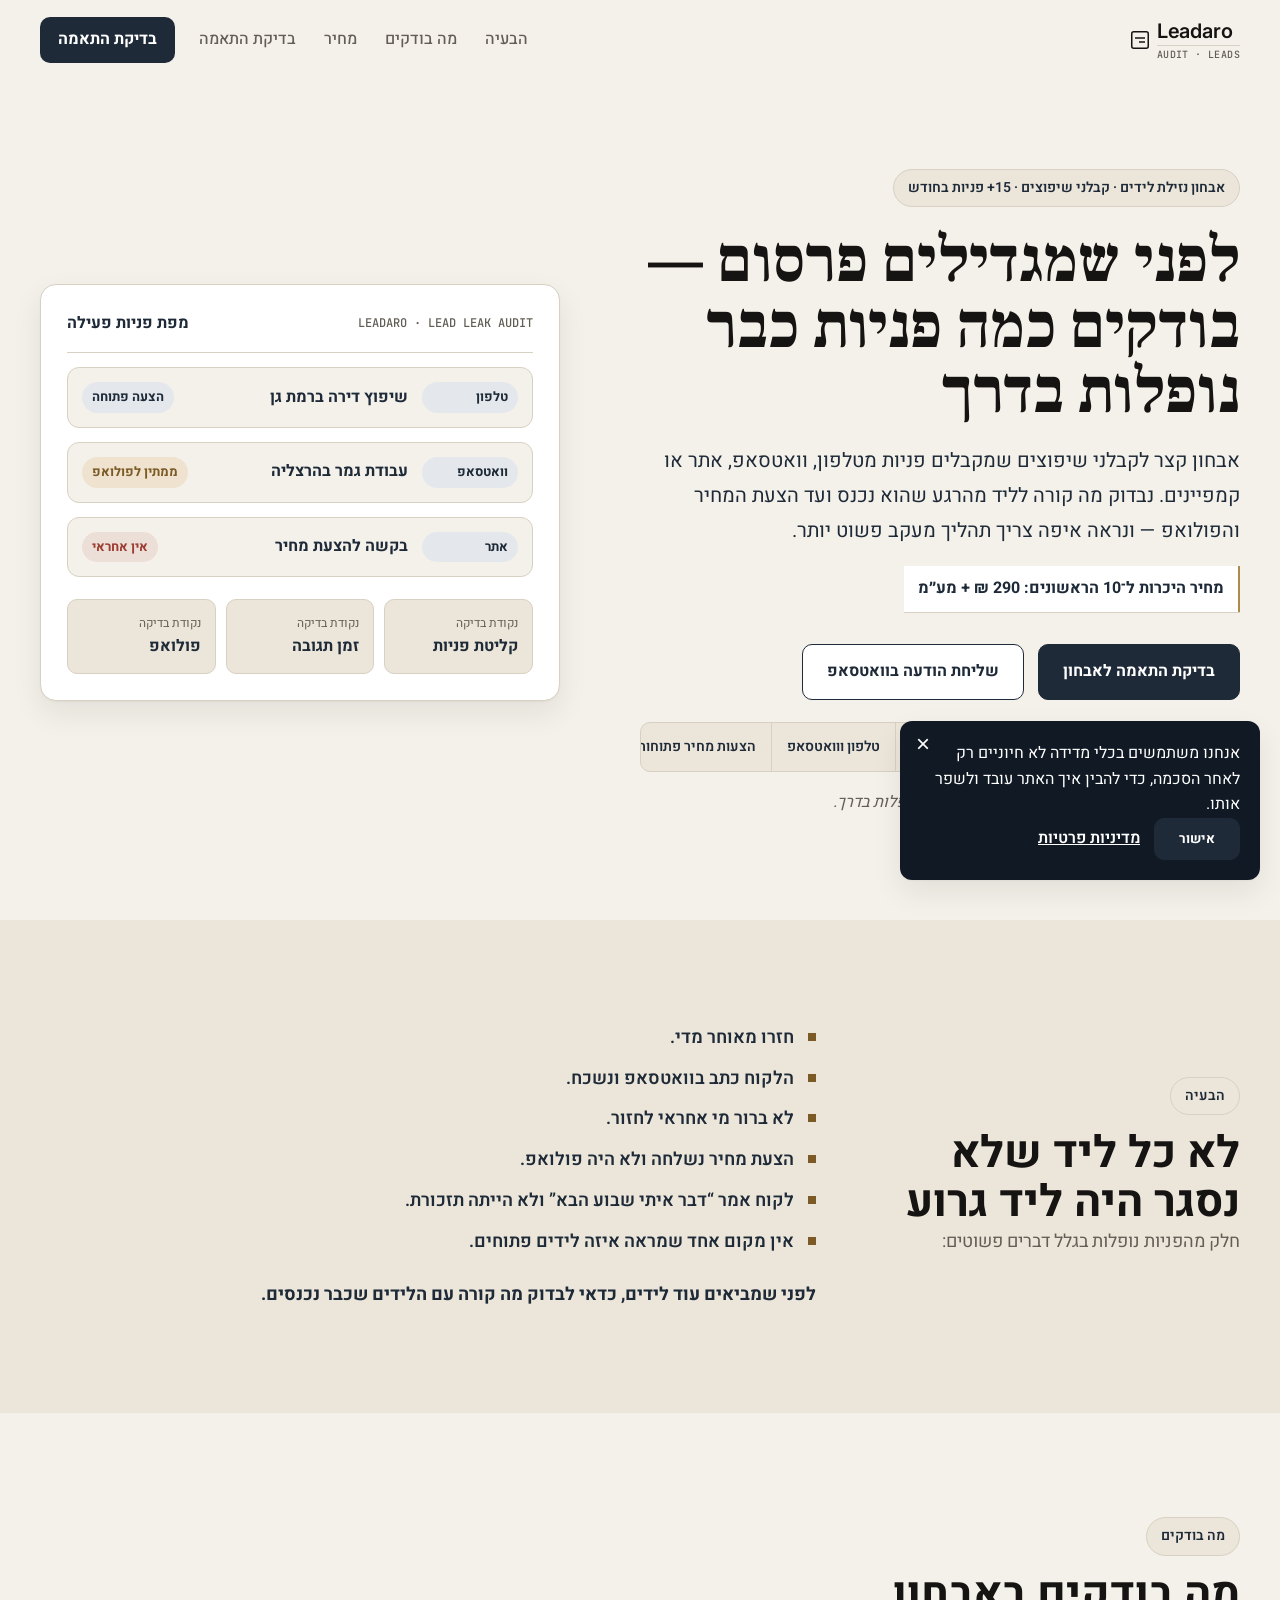
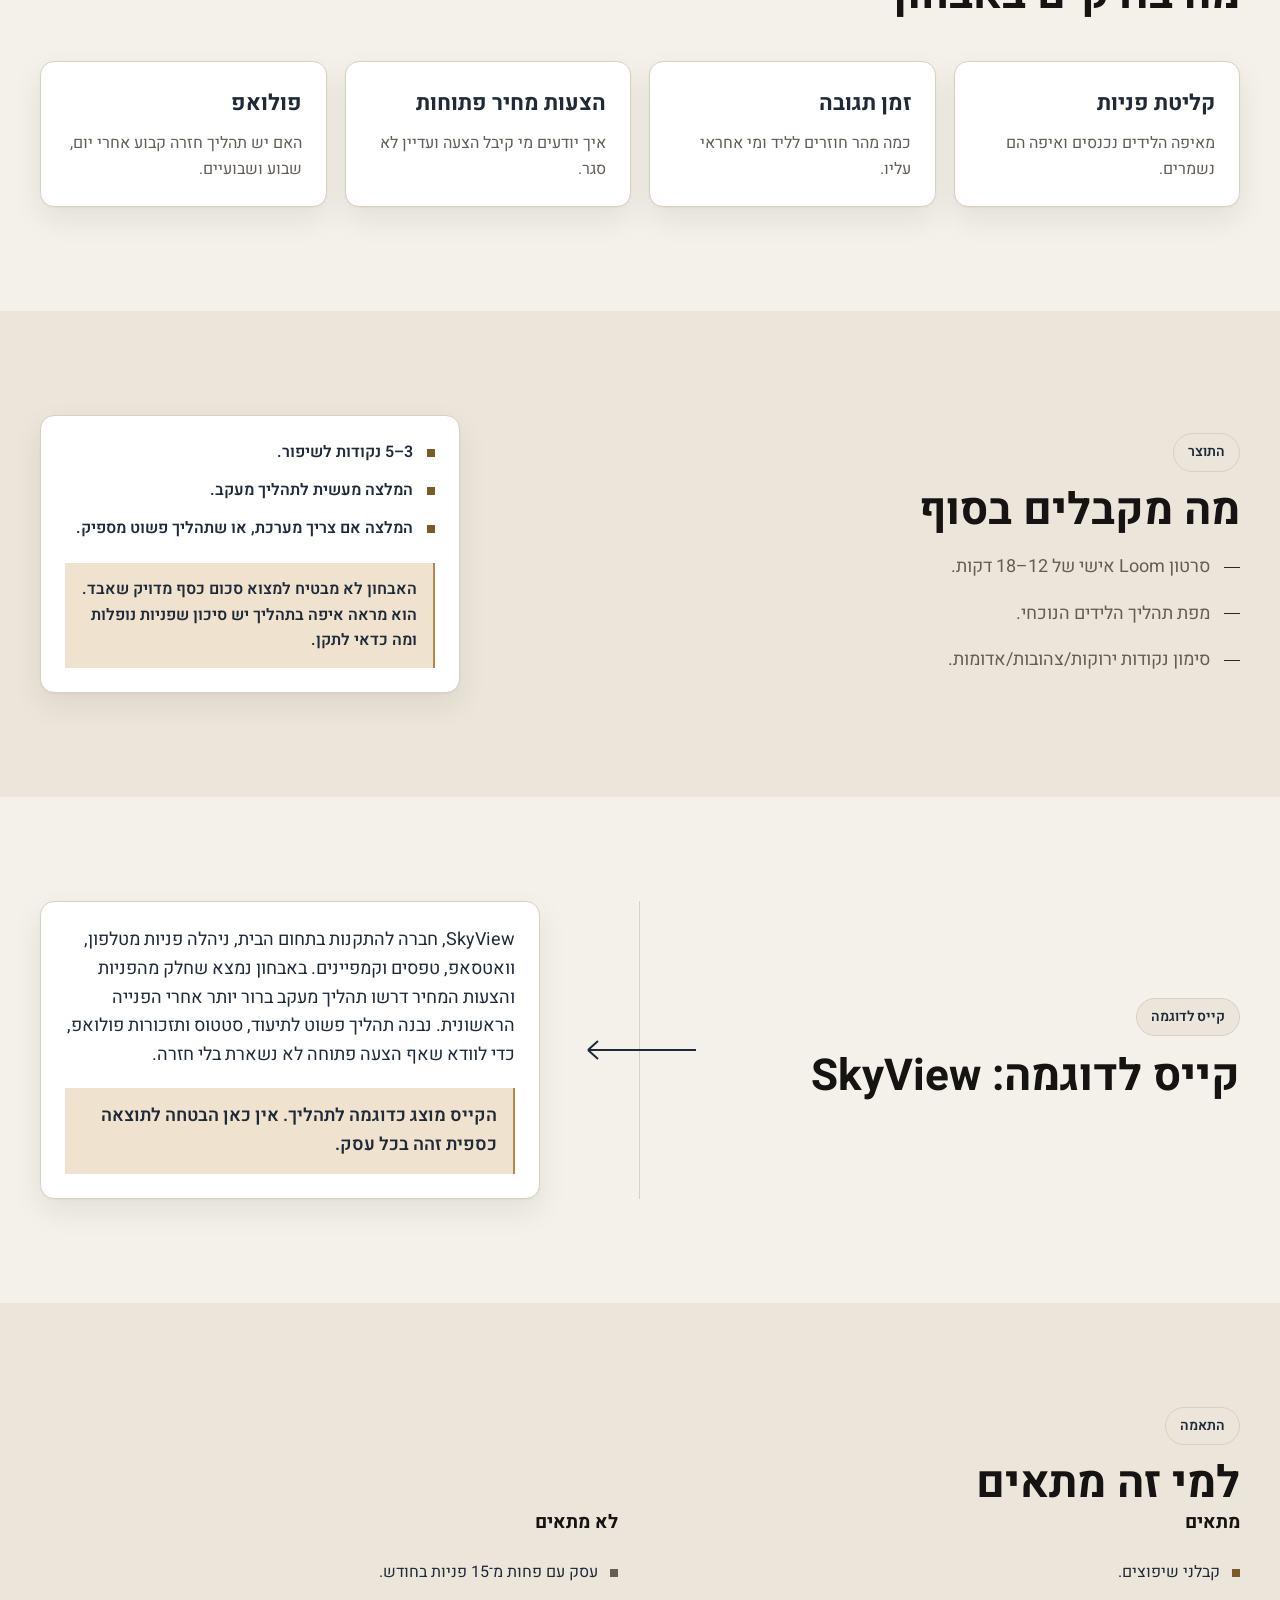
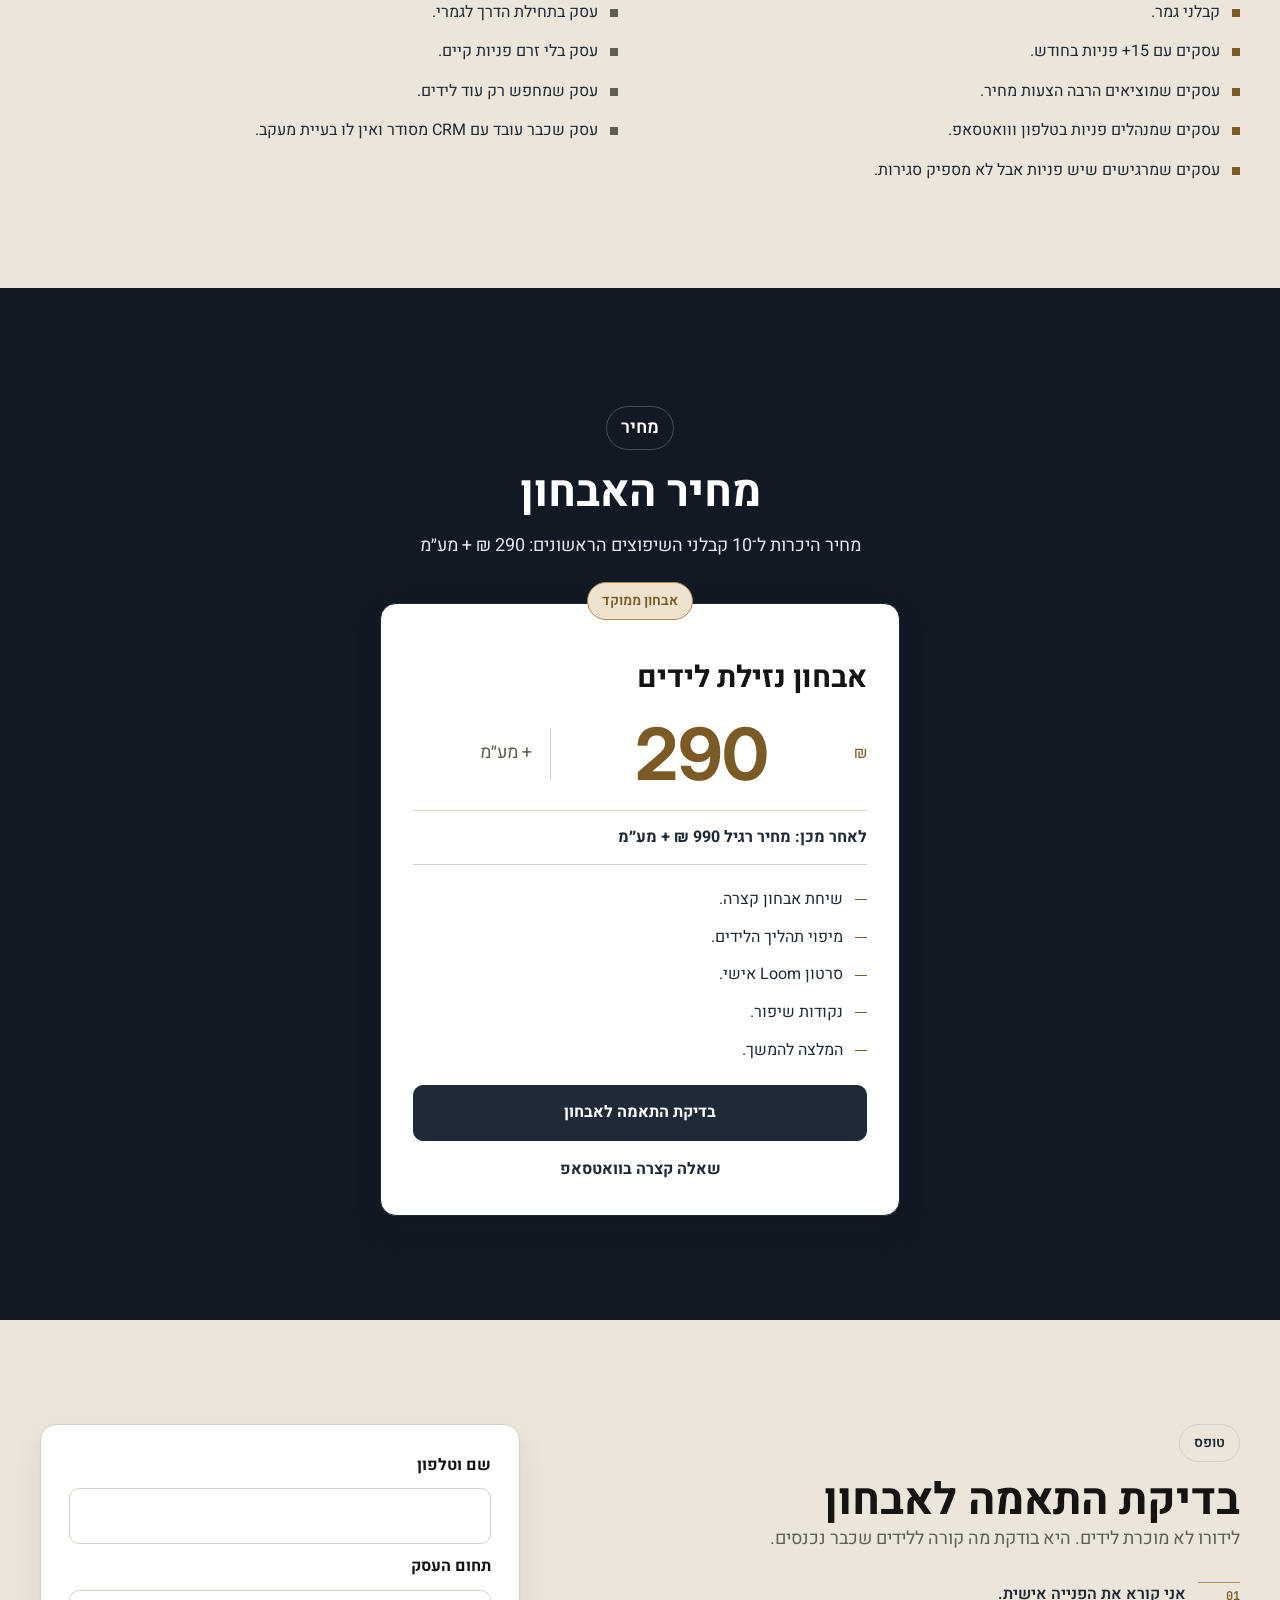
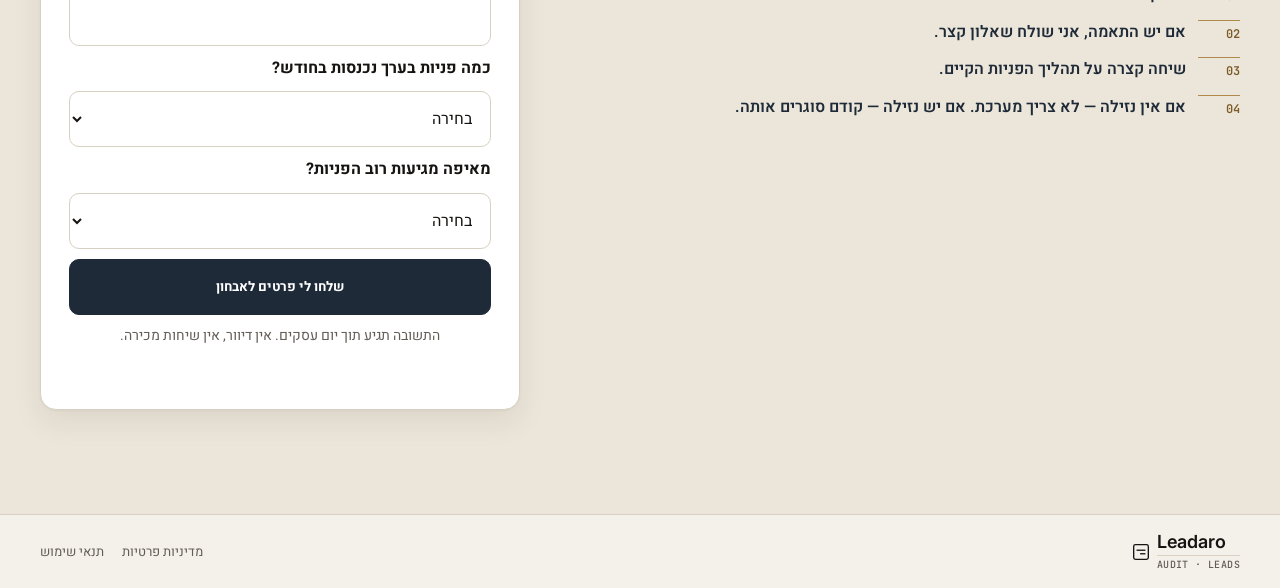
==== lead-audit/index.html @ 964b1421 "Reposition Leadaro for contractor lead audit" ====
<!doctype html>
<html lang="he" dir="rtl">
<head>
  <meta charset="utf-8">
  <meta name="viewport" content="width=device-width, initial-scale=1">
  <title>Leadaro | אבחון נזילת לידים לקבלני שיפוצים</title>
  <meta name="description" content="אבחון קצר לקבלני שיפוצים וקבלני גמר בגוש דן שמקבלים 15+ פניות בחודש ורוצים לבדוק איפה פניות נופלות לפני שמגדילים פרסום.">
  <link rel="canonical" href="https://leadaro.org/lead-audit/">
  <meta property="og:type" content="website">
  <meta property="og:locale" content="he_IL">
  <meta property="og:title" content="Leadaro | אבחון נזילת לידים לקבלני שיפוצים">
  <meta property="og:description" content="לפני שמגדילים פרסום — בודקים כמה פניות כבר נופלות בדרך. אבחון ממוקד לקבלני שיפוצים וקבלני גמר.">
  <meta property="og:url" content="https://leadaro.org/lead-audit/">
  <meta property="og:site_name" content="Leadaro">
  <meta name="twitter:card" content="summary_large_image">
  <link rel="preconnect" href="https://fonts.googleapis.com">
  <link rel="preconnect" href="https://fonts.gstatic.com" crossorigin>
  <link rel="preload" as="style" href="https://fonts.googleapis.com/css2?family=Frank+Ruhl+Libre:wght@700&display=swap" onload="this.onload=null;this.rel='stylesheet'">
  <noscript><link rel="stylesheet" href="https://fonts.googleapis.com/css2?family=Frank+Ruhl+Libre:wght@700&display=swap"></noscript>
  <link rel="stylesheet" href="https://fonts.googleapis.com/css2?family=Heebo:wght@400;500;600;700&family=Inter:wght@400;500;600;700&family=JetBrains+Mono:wght@500&display=swap" media="print" onload="this.media='all'">
  <noscript><link rel="stylesheet" href="https://fonts.googleapis.com/css2?family=Heebo:wght@400;500;600;700&family=Inter:wght@400;500;600;700&family=JetBrains+Mono:wght@500&display=swap"></noscript>
  <link rel="icon" href="data:image/svg+xml,%3Csvg xmlns='http://www.w3.org/2000/svg'/%3E">
  <style>
    :root{
      --bg:#F4F1EA; --surface:#FFFFFF; --surface-soft:#ECE6DA; --ink:#161412; --muted:#625D55; --border:#D8D0C2;
      --primary:#1E2A38; --primary-dark:#111A24; --primary-soft:#E4E8EC;
      --accent:#B08A4A; --accent-dark:#7B5A25; --accent-soft:#EFE3CF;
      --success:#3F6B4F; --warning:#B76E22; --risk:#9E3D32;
      --ff-display:"Frank Ruhl Libre","Heebo",serif;
      --ff-sans:"Heebo",system-ui,sans-serif;
      --ff-latin:"Inter",system-ui,sans-serif;
      --ff-mono:"JetBrains Mono",ui-monospace,monospace;
      --shadow:0 1px 2px rgba(22,20,18,.04),0 12px 30px rgba(22,20,18,.08);
      --container:1200px; --gutter:32px;
      --ink-900:var(--ink); --ink-400:var(--muted); --paper-50:var(--bg); --paper-300:var(--border); --paper-ink-fg:#F0E9D7;
    }
    body{background:var(--bg);color:var(--ink);font-family:var(--ff-sans);}
  </style>
  <link rel="stylesheet" href="/styles.css">
  <script type="application/ld+json">
  {
    "@context": "https://schema.org",
    "@type": "Service",
    "name": "אבחון נזילת לידים לקבלני שיפוצים",
    "provider": {
      "@type": "Organization",
      "name": "Leadaro",
      "url": "https://leadaro.org/"
    },
    "areaServed": {
      "@type": "AdministrativeArea",
      "name": "גוש דן"
    },
    "audience": {
      "@type": "Audience",
      "audienceType": "קבלני שיפוצים וקבלני גמר שמקבלים 15+ פניות בחודש"
    },
    "description": "אבחון ממוקד שבודק מה קורה לליד מהרגע שהוא נכנס ועד הצעת המחיר והפולואפ.",
    "offers": {
      "@type": "Offer",
      "price": "290",
      "priceCurrency": "ILS",
      "availability": "https://schema.org/LimitedAvailability",
      "url": "https://leadaro.org/lead-audit/"
    }
  }
  </script>
</head>
<body>
  <a class="skip-link" href="#contact">דלג לטופס</a>

  <header class="site-header" data-header>
    <div class="container nav">
      <a class="logo" href="/lead-audit/#hero" aria-label="Leadaro — אבחון נזילת לידים">
        <span class="logo__mark" aria-hidden="true">
          <svg viewBox="0 0 18 18" width="18" height="18" focusable="false">
            <rect x="0.75" y="0.75" width="16.5" height="16.5" fill="var(--paper-50)" stroke="var(--ink-900)" stroke-width="1.5" rx="2"/>
            <line x1="4" y1="7" x2="14" y2="7" stroke="var(--ink-900)" stroke-width="1.5"/>
            <line x1="8" y1="11" x2="14" y2="11" stroke="var(--ink-900)" stroke-width="1.5"/>
          </svg>
        </span>
        <span class="logo__text">
          <bdi class="logo__wordmark">Leadaro</bdi>
          <span class="logo__rule" aria-hidden="true"></span>
          <bdi class="logo__tag">AUDIT · LEADS</bdi>
        </span>
      </a>
      <button class="menu-toggle" type="button" data-menu-toggle aria-expanded="false" aria-controls="primary-nav">
        <span></span><span></span><span></span>
        <span class="visually-hidden">פתיחת תפריט</span>
      </button>
      <nav class="nav-links" id="primary-nav" data-nav aria-label="ניווט ראשי">
        <a href="#problem">הבעיה</a>
        <a href="#check">מה בודקים</a>
        <a href="#pricing">מחיר</a>
        <a href="#contact">בדיקת התאמה</a>
      </nav>
      <a class="header-cta" href="#contact" data-primary-cta data-location="nav">בדיקת התאמה</a>
    </div>
  </header>

  <main>
    <section class="hero" id="hero">
      <div class="container hero-grid">
        <div class="hero-copy">
          <p class="eyebrow">אבחון נזילת לידים · קבלני שיפוצים · 15+ פניות בחודש</p>
          <h1>לפני שמגדילים פרסום — בודקים כמה פניות כבר נופלות בדרך</h1>
          <p class="hero-subtitle">אבחון קצר לקבלני שיפוצים שמקבלים פניות מטלפון, וואטסאפ, אתר או קמפיינים. נבדוק מה קורה לליד מהרגע שהוא נכנס ועד הצעת המחיר והפולואפ — ונראה איפה צריך תהליך מעקב פשוט יותר.</p>
          <p class="hero-scope">מחיר היכרות ל־10 הראשונים: 290 ₪ + מע״מ</p>
          <div class="cta-row">
            <a class="button button-primary" href="#contact" data-primary-cta data-location="hero">בדיקת התאמה לאבחון</a>
            <a class="button button-secondary" href="#" data-whatsapp-link data-location="hero">שליחת הודעה בוואטסאפ</a>
          </div>
          <div class="trust-strip" aria-label="מאפייני האבחון">
            <span>קבלני שיפוצים</span>
            <span>קבלני גמר</span>
            <span>15+ פניות בחודש</span>
            <span>טלפון ווואטסאפ</span>
            <span>הצעות מחיר פתוחות</span>
          </div>
          <p class="roi-line">לפני שמגדילים פרסום, בודקים כמה פניות קיימות נופלות בדרך.</p>
        </div>

        <div class="audit-visual" aria-hidden="true">
          <div class="audit-visual__header">
            <span class="mono">LEADARO · LEAD LEAK AUDIT</span>
            <strong>מפת פניות פעילה</strong>
          </div>
          <div class="audit-row">
            <span class="source-chip">טלפון</span>
            <strong>שיפוץ דירה ברמת גן</strong>
            <span class="status-pill">הצעה פתוחה</span>
          </div>
          <div class="audit-row">
            <span class="source-chip">וואטסאפ</span>
            <strong>עבודת גמר בהרצליה</strong>
            <span class="status-pill status-warning">ממתין לפולואפ</span>
          </div>
          <div class="audit-row">
            <span class="source-chip">אתר</span>
            <strong>בקשה להצעת מחיר</strong>
            <span class="status-pill status-risk">אין אחראי</span>
          </div>
          <div class="audit-summary">
            <div><span>נקודת בדיקה</span><strong>קליטת פניות</strong></div>
            <div><span>נקודת בדיקה</span><strong>זמן תגובה</strong></div>
            <div><span>נקודת בדיקה</span><strong>פולואפ</strong></div>
          </div>
        </div>
      </div>
    </section>

    <section class="section problem" id="problem">
      <div class="container problem-grid">
        <div class="section-copy">
          <p class="section-kicker">הבעיה</p>
          <h2>לא כל ליד שלא נסגר היה ליד גרוע</h2>
          <p>חלק מהפניות נופלות בגלל דברים פשוטים:</p>
        </div>
        <div>
          <ul class="content-list problem-list">
            <li>חזרו מאוחר מדי.</li>
            <li>הלקוח כתב בוואטסאפ ונשכח.</li>
            <li>לא ברור מי אחראי לחזור.</li>
            <li>הצעת מחיר נשלחה ולא היה פולואפ.</li>
            <li>לקוח אמר “דבר איתי שבוע הבא” ולא הייתה תזכורת.</li>
            <li>אין מקום אחד שמראה איזה לידים פתוחים.</li>
          </ul>
          <p class="closing-line">לפני שמביאים עוד לידים, כדאי לבדוק מה קורה עם הלידים שכבר נכנסים.</p>
        </div>
      </div>
    </section>

    <section class="section" id="check">
      <div class="container">
        <div class="section-copy narrow">
          <p class="section-kicker">מה בודקים</p>
          <h2>מה בודקים באבחון</h2>
        </div>
        <div class="card-grid">
          <article>
            <h3>קליטת פניות</h3>
            <p>מאיפה הלידים נכנסים ואיפה הם נשמרים.</p>
          </article>
          <article>
            <h3>זמן תגובה</h3>
            <p>כמה מהר חוזרים לליד ומי אחראי עליו.</p>
          </article>
          <article>
            <h3>הצעות מחיר פתוחות</h3>
            <p>איך יודעים מי קיבל הצעה ועדיין לא סגר.</p>
          </article>
          <article>
            <h3>פולואפ</h3>
            <p>האם יש תהליך חזרה קבוע אחרי יום, שבוע ושבועיים.</p>
          </article>
        </div>
      </div>
    </section>

    <section class="section whatsapp" id="receives">
      <div class="container whatsapp-grid">
        <div class="section-copy">
          <p class="section-kicker">התוצר</p>
          <h2>מה מקבלים בסוף</h2>
          <p><span></span>סרטון Loom אישי של 12–18 דקות.</p>
          <p><span></span>מפת תהליך הלידים הנוכחי.</p>
          <p><span></span>סימון נקודות ירוקות/צהובות/אדומות.</p>
        </div>
        <div class="result-panel">
          <ul class="content-list">
            <li>3–5 נקודות לשיפור.</li>
            <li>המלצה מעשית לתהליך מעקב.</li>
            <li>המלצה אם צריך מערכת, או שתהליך פשוט מספיק.</li>
          </ul>
          <p class="disclaimer">האבחון לא מבטיח למצוא סכום כסף מדויק שאבד. הוא מראה איפה בתהליך יש סיכון שפניות נופלות ומה כדאי לתקן.</p>
        </div>
      </div>
    </section>

    <section class="section example" id="case">
      <div class="container example-layout case-layout">
        <div>
          <p class="section-kicker">קייס לדוגמה</p>
          <h2>קייס לדוגמה: SkyView</h2>
        </div>
        <svg class="example-arrow" viewBox="0 0 120 24" aria-hidden="true">
          <path d="M116 12H8m0 0 10-9M8 12l10 9"/>
        </svg>
        <article class="case-panel">
          <p>SkyView, חברה להתקנות בתחום הבית, ניהלה פניות מטלפון, וואטסאפ, טפסים וקמפיינים. באבחון נמצא שחלק מהפניות והצעות המחיר דרשו תהליך מעקב ברור יותר אחרי הפנייה הראשונית. נבנה תהליך פשוט לתיעוד, סטטוס ותזכורות פולואפ, כדי לוודא שאף הצעה פתוחה לא נשארת בלי חזרה.</p>
          <p class="disclaimer">הקייס מוצג כדוגמה לתהליך. אין כאן הבטחה לתוצאה כספית זהה בכל עסק.</p>
        </article>
      </div>
    </section>

    <section class="section fit" id="fit">
      <div class="container">
        <div class="section-copy narrow">
          <p class="section-kicker">התאמה</p>
          <h2>למי זה מתאים</h2>
        </div>
        <div class="fit-grid">
          <article>
            <h3>מתאים</h3>
            <ul class="fit-list">
              <li>קבלני שיפוצים.</li>
              <li>קבלני גמר.</li>
              <li>עסקים עם 15+ פניות בחודש.</li>
              <li>עסקים שמוציאים הרבה הצעות מחיר.</li>
              <li>עסקים שמנהלים פניות בטלפון ווואטסאפ.</li>
              <li>עסקים שמרגישים שיש פניות אבל לא מספיק סגירות.</li>
            </ul>
          </article>
          <article>
            <h3>לא מתאים</h3>
            <ul class="fit-list quiet">
              <li>עסק עם פחות מ־15 פניות בחודש.</li>
              <li>עסק בתחילת הדרך לגמרי.</li>
              <li>עסק בלי זרם פניות קיים.</li>
              <li>עסק שמחפש רק עוד לידים.</li>
              <li>עסק שכבר עובד עם CRM מסודר ואין לו בעיית מעקב.</li>
            </ul>
          </article>
        </div>
      </div>
    </section>

    <section class="section pricing" id="pricing" data-pricing>
      <div class="container">
        <div class="pricing-intro">
          <p class="section-kicker">מחיר</p>
          <h2>מחיר האבחון</h2>
          <p>מחיר היכרות ל־10 קבלני השיפוצים הראשונים: 290 ₪ + מע״מ</p>
        </div>
        <article class="pricing-card">
          <span class="floating-chip">אבחון ממוקד</span>
          <h3>אבחון נזילת לידים</h3>
          <div class="price-block contractor-price">
            <span>₪</span>
            <strong>290</strong>
            <span class="price-divider"></span>
            <span>+ מע״מ</span>
          </div>
          <p class="regular-price">לאחר מכן: מחיר רגיל 990 ₪ + מע״מ</p>
          <ul class="includes">
            <li>שיחת אבחון קצרה.</li>
            <li>מיפוי תהליך הלידים.</li>
            <li>סרטון Loom אישי.</li>
            <li>נקודות שיפור.</li>
            <li>המלצה להמשך.</li>
          </ul>
          <a class="button button-primary full" href="#contact" data-primary-cta data-location="pricing">בדיקת התאמה לאבחון</a>
          <a class="sub-link" href="#" data-whatsapp-link data-location="pricing">שאלה קצרה בוואטסאפ</a>
        </article>
      </div>
    </section>

    <section class="section contact" id="contact">
      <div class="container contact-grid">
        <div class="section-copy">
          <p class="section-kicker">טופס</p>
          <h2>בדיקת התאמה לאבחון</h2>
          <p>לידורו לא מוכרת לידים. היא בודקת מה קורה ללידים שכבר נכנסים.</p>
          <ol class="contact-steps" aria-label="מה קורה אחרי השארת פרטים">
            <li><span>01</span> אני קורא את הפנייה אישית.</li>
            <li><span>02</span> אם יש התאמה, אני שולח שאלון קצר.</li>
            <li><span>03</span> שיחה קצרה על תהליך הפניות הקיים.</li>
            <li><span>04</span> אם אין נזילה — לא צריך מערכת. אם יש נזילה — קודם סוגרים אותה.</li>
          </ol>
        </div>

        <form class="lead-form" data-lead-form data-success-url="/thank-you/" novalidate>
          <label for="name_phone">שם וטלפון</label>
          <input id="name_phone" name="name_phone" type="text" autocomplete="name tel" required aria-required="true" aria-describedby="form-helper">

          <label for="business_field">תחום העסק</label>
          <input id="business_field" name="business_field" type="text" autocomplete="organization-title" required aria-required="true" aria-describedby="form-helper">

          <label for="monthly_leads">כמה פניות בערך נכנסות בחודש?</label>
          <select id="monthly_leads" name="monthly_leads" required aria-required="true" aria-describedby="form-helper">
            <option value="">בחירה</option>
            <option value="15_30">15–30</option>
            <option value="30_60">30–60</option>
            <option value="60_plus">60+</option>
          </select>

          <label for="main_lead_source">מאיפה מגיעות רוב הפניות?</label>
          <select id="main_lead_source" name="main_lead_source" required aria-required="true" aria-describedby="form-helper">
            <option value="">בחירה</option>
            <option value="phone">טלפון</option>
            <option value="whatsapp">וואטסאפ</option>
            <option value="website">אתר</option>
            <option value="google">גוגל</option>
            <option value="facebook">פייסבוק</option>
            <option value="mixed">כמה מקורות במקביל</option>
          </select>

          <label class="honeypot" for="website">Website</label>
          <input class="honeypot" id="website" name="website" type="text" tabindex="-1" autocomplete="off" aria-hidden="true">

          <button class="button button-primary full" type="submit">שלחו לי פרטים לאבחון</button>
          <p class="form-helper" id="form-helper">התשובה תגיע תוך יום עסקים. אין דיוור, אין שיחות מכירה.</p>
          <p class="form-status" data-form-status role="status" aria-live="polite"></p>
        </form>
      </div>
    </section>
  </main>

  <footer class="site-footer">
    <div class="container footer-row">
      <a class="logo logo--footer" href="/lead-audit/#hero" aria-label="Leadaro — אבחון נזילת לידים">
        <span class="logo__mark" aria-hidden="true">
          <svg viewBox="0 0 18 18" width="18" height="18" focusable="false">
            <rect x="0.75" y="0.75" width="16.5" height="16.5" fill="var(--paper-50)" stroke="var(--ink-900)" stroke-width="1.5" rx="2"/>
            <line x1="4" y1="7" x2="14" y2="7" stroke="var(--ink-900)" stroke-width="1.5"/>
            <line x1="8" y1="11" x2="14" y2="11" stroke="var(--ink-900)" stroke-width="1.5"/>
          </svg>
        </span>
        <span class="logo__text">
          <bdi class="logo__wordmark">Leadaro</bdi>
          <span class="logo__rule" aria-hidden="true"></span>
          <bdi class="logo__tag">AUDIT · LEADS</bdi>
        </span>
      </a>
      <nav aria-label="קישורים משפטיים">
        <a href="/privacy">מדיניות פרטיות</a>
        <a href="/terms">תנאי שימוש</a>
      </nav>
    </div>
  </footer>

  <div class="cookie-banner" data-cookie-banner hidden>
    <button class="cookie-close" type="button" data-cookie-dismiss aria-label="סגירת הודעת עוגיות">×</button>
    <p>אנחנו משתמשים בכלי מדידה לא חיוניים רק לאחר הסכמה, כדי להבין איך האתר עובד ולשפר אותו.</p>
    <div class="cookie-actions">
      <button class="button button-primary" type="button" data-cookie-accept>אישור</button>
      <a href="/privacy">מדיניות פרטיות</a>
    </div>
  </div>

  <a class="sticky-wa" href="#" data-whatsapp-link data-sticky-wa data-location="sticky">WA</a>

  <script src="/assets/js/config.js"></script>
  <script src="/main.js" defer></script>
</body>
</html>
---- styles.css ----
:root{
  --bg:#F4F1EA; --surface:#FFFFFF; --surface-soft:#ECE6DA; --ink:#161412; --muted:#625D55; --border:#D8D0C2;
  --primary:#1E2A38; --primary-dark:#111A24; --primary-soft:#E4E8EC;
  --accent:#B08A4A; --accent-dark:#7B5A25; --accent-soft:#EFE3CF;
  --success:#3F6B4F; --warning:#B76E22; --risk:#9E3D32;
  --ff-display:"Frank Ruhl Libre","Heebo",serif;
  --ff-sans:"Heebo",system-ui,sans-serif;
  --ff-latin:"Inter",system-ui,sans-serif;
  --ff-mono:"JetBrains Mono",ui-monospace,monospace;
  --shadow:0 1px 2px rgba(22,20,18,.04),0 12px 30px rgba(22,20,18,.08);
  --container:1200px; --gutter:32px;
  --ink-900:var(--ink); --ink-400:var(--muted); --paper-50:var(--bg); --paper-300:var(--border); --paper-ink-fg:#F0E9D7;
}
*{box-sizing:border-box}
html{scroll-behavior:smooth}
body{margin:0;background:var(--bg);color:var(--ink);font-family:var(--ff-sans);line-height:1.6;overflow-x:hidden}
body.menu-open{overflow:hidden}
a{color:inherit}
h1,h2,h3,p,figure{margin:0}
.container{width:min(var(--container),calc(100% - (var(--gutter) * 2)));margin-inline:auto}
.visually-hidden,.field-help,.skip-link:not(:focus){position:absolute;width:1px;height:1px;overflow:hidden;clip:rect(0 0 0 0);white-space:nowrap}
.skip-link:focus{position:fixed;inset-block-start:12px;inset-inline-start:12px;z-index:80;background:var(--surface-soft);padding:10px 14px}
:focus-visible{outline:2px solid var(--accent);outline-offset:2px}
.site-header{position:sticky;top:0;z-index:60;background:var(--bg);border-bottom:1px solid var(--bg);transition:border-color 160ms ease,box-shadow 160ms ease}
.site-header.is-sticky,.site-header[data-stuck="true"]{border-bottom-color:var(--border);box-shadow:var(--shadow)}
.nav{height:80px;display:flex;align-items:center;gap:24px;transition:height 160ms ease}
.site-header.is-sticky .nav,.site-header[data-stuck="true"] .nav{height:64px}
.logo{direction:ltr;display:inline-flex;align-items:center;gap:8px;text-decoration:none;color:var(--ink-900)}
.logo__mark{display:grid;place-items:center;flex:0 0 auto}
.logo__mark svg{display:block;width:18px;height:18px}
.logo__text{display:inline-flex;flex-direction:column;align-items:flex-start;gap:2px}
.logo__wordmark{font-family:var(--ff-latin);font-weight:600;font-size:20px;letter-spacing:-.01em;line-height:1}
.logo__rule{display:block;width:100%;height:1px;background:var(--paper-300);margin:2px 0}
.logo__tag{font-family:var(--ff-mono);font-weight:500;font-size:10px;color:var(--ink-400);letter-spacing:.04em;line-height:1}
.site-header.is-sticky .logo__rule,.site-header.is-sticky .logo__tag,.site-header[data-stuck="true"] .logo__rule,.site-header[data-stuck="true"] .logo__tag{display:none}
.site-header.is-sticky .logo__mark svg,.site-header[data-stuck="true"] .logo__mark svg,.logo--footer .logo__mark svg{width:16px;height:16px}
.site-header.is-sticky .logo__wordmark,.site-header[data-stuck="true"] .logo__wordmark,.logo--footer .logo__wordmark{font-size:18px}
.logo--footer .logo__tag{font-size:10px}
.nav-links{margin-inline-start:auto;display:flex;align-items:center;gap:28px;color:var(--muted);font-weight:500}
.nav-links a,.footer-row a,.sub-link{text-decoration:none}
.header-cta{min-height:44px;padding:10px 18px;border-radius:10px;background:var(--primary);color:var(--surface);font-weight:700;text-decoration:none}
.menu-toggle{display:none;margin-inline-start:auto;width:44px;height:44px;border:1px solid var(--border);border-radius:10px;background:var(--bg)}
.menu-toggle span:not(.visually-hidden){display:block;width:18px;height:1px;background:var(--ink);margin:5px auto}
.section{padding:104px 0}
.hero{padding:88px 0 104px}
.hero-grid{display:grid;grid-template-columns:minmax(0,1fr) minmax(420px,520px);gap:80px;align-items:center}
.eyebrow,.section-kicker,.floating-chip{display:inline-flex;width:max-content;border:1px solid var(--border);border-radius:999px;background:var(--surface-soft);color:var(--primary);padding:7px 14px;font-size:14px;font-weight:600}
h1{font-family:var(--ff-display);font-size:64px;line-height:1.02;font-weight:700;margin:22px 0 18px}
.hero-subtitle{max-width:690px;color:var(--primary);font-size:20px;line-height:1.75}
.hero-scope{width:max-content;max-width:100%;margin-top:18px;border-inline-start:2px solid var(--accent);background:var(--surface);color:var(--primary);font-weight:700;padding:10px 14px;box-shadow:0 1px 0 var(--border)}
.cta-row{display:flex;gap:14px;flex-wrap:wrap;margin-top:32px}
.button{height:56px;display:inline-flex;align-items:center;justify-content:center;border-radius:10px;border:1.5px solid var(--surface);background:var(--surface);padding:0 24px;font-family:var(--ff-sans);font-weight:700;text-decoration:none;cursor:pointer;transition:background-color 160ms ease,transform 160ms ease,box-shadow 200ms ease}
.button:hover,.room-card:hover{transform:translateY(-2px)}
.button-primary{background:var(--primary);color:var(--surface);border-color:var(--primary)}
.button-primary:hover{background:var(--primary-dark);border-color:var(--primary-dark)}
.button-secondary{background:var(--surface);color:var(--primary);border-color:var(--primary)}
.full{width:100%}
.trust-strip{margin-top:22px;display:flex;align-items:center;max-width:760px;border:1px solid var(--border);border-radius:10px;overflow:hidden;background:var(--surface-soft)}
.trust-strip span{padding:13px 15px;color:var(--primary);font-size:14px;font-weight:600;white-space:nowrap}
.trust-strip span+span{border-inline-start:1px solid var(--border)}
.roi-line{margin-top:18px;color:var(--muted);font-size:16px;font-style:italic}
.roi-line span{text-decoration:underline;text-decoration-color:var(--accent);text-decoration-thickness:2px;text-underline-offset:4px}
.control-room{position:relative;min-height:560px}
.room-card{position:absolute;width:min(100%,420px);border:1px solid var(--border);border-radius:16px;background:var(--surface);box-shadow:var(--shadow);padding:22px;transition:transform 200ms ease,box-shadow 200ms ease}
.room-card:hover{box-shadow:var(--shadow)}
.lead-card{inset-inline-start:86px;inset-block-start:10px;transform:rotate(-2deg)}
.summary-card{inset-inline-start:8px;inset-block-start:188px;transform:rotate(0deg);z-index:2}
.report-card{inset-inline-start:72px;inset-block-start:380px;transform:rotate(1.5deg);z-index:3}
.card-top{display:flex;align-items:center;justify-content:space-between;gap:12px;margin-bottom:16px}
.mono{font-family:var(--ff-mono);font-size:12px;color:var(--muted);font-weight:500}
.live-dot{width:8px;height:8px;border-radius:999px;background:var(--success);animation:pulse 2s infinite}
.source-chip,.status-pill{border-radius:999px;background:var(--primary-soft);color:var(--primary);padding:5px 10px;font-size:13px;font-weight:700}
.lead-identity{display:grid;grid-template-columns:44px 1fr auto;gap:12px;align-items:center}
.avatar{width:44px;height:44px;border-radius:999px;background:var(--border)}
.lead-card p{margin-top:16px;color:var(--primary)}
.ai-list{display:grid;gap:8px;margin:0 0 18px;padding:0;list-style:none;color:var(--primary)}
.ai-list li{display:grid;grid-template-columns:6px 1fr;gap:10px;align-items:center}
.ai-list li::before{content:"";width:6px;height:6px;background:var(--accent-dark)}
.timeline-mini{position:relative;display:grid;grid-template-columns:repeat(4,1fr);gap:8px;margin-bottom:18px;color:var(--muted);font-size:13px}
.timeline-mini::before{content:"";position:absolute;inset-inline:8%;inset-block-start:11px;border-top:1px solid var(--border)}
.timeline-mini span{position:relative;padding-top:24px;text-align:center}
.timeline-mini span::before{content:"";position:absolute;inset-block-start:6px;inset-inline-start:50%;width:10px;height:10px;border-radius:999px;background:var(--surface-soft);border:1px solid var(--primary)}
.risk-bar{display:grid;grid-template-columns:repeat(4,1fr);gap:5px}
.risk-bar span{height:8px;background:var(--border);transform-origin:right;animation:fillBar 180ms ease both}
.risk-bar span:nth-child(-n+3){background:var(--accent)}
.risk-bar span:nth-child(2){animation-delay:180ms}.risk-bar span:nth-child(3){animation-delay:360ms}.risk-bar span:nth-child(4){animation-delay:540ms}
.stat-grid{display:grid;grid-template-columns:repeat(3,1fr);gap:10px}
.stat-grid div{border:1px solid var(--border);border-radius:10px;padding:12px;background:var(--surface)}
.stat-grid span{display:block;color:var(--muted);font-size:12px}.stat-grid strong{font-family:var(--ff-latin);font-size:28px;color:var(--primary)}
.mini-chart{height:78px;margin-top:20px;display:flex;align-items:end;gap:8px}.mini-chart span{width:100%;background:var(--primary-soft);border-radius:8px 8px 0 0}
.mini-chart span:nth-child(1){height:34%}.mini-chart span:nth-child(2){height:48%}.mini-chart span:nth-child(3){height:42%}.mini-chart span:nth-child(4){height:62%}.mini-chart span:nth-child(5){height:88%;background:var(--accent-dark)}.mini-chart span:nth-child(6){height:54%}.mini-chart span:nth-child(7){height:70%}
h2{font-size:44px;line-height:1.12;margin-top:14px}.section-copy p:not(.section-kicker){max-width:680px;color:var(--muted);font-size:18px}.narrow{max-width:720px}
.problem{background:var(--surface-soft)}.problem-grid{display:grid;grid-template-columns:360px 1fr;gap:64px;align-items:center}.funnel-map svg{width:100%;height:auto}.channel-chips rect,.tracking-box rect{fill:var(--bg);stroke:var(--border);stroke-width:1}.channel-chips text,.box-title{text-anchor:middle;fill:var(--primary);font-family:var(--ff-sans);font-weight:700}.flow-lines path{fill:none;stroke:var(--muted);stroke-width:1;stroke-dasharray:8 8}.flow-lines .solid{stroke-dasharray:none}.lead-row-svg{fill:var(--primary-soft)!important}
.how-timeline{position:relative;display:grid;grid-template-columns:repeat(4,1fr);gap:24px;margin-top:54px}.how-timeline::before{content:"";position:absolute;inset-inline:0;inset-block-start:29px;border-top:1px solid var(--border)}.how-timeline article{position:relative;padding-top:72px}.how-timeline span{position:absolute;inset-block-start:0;display:grid;place-items:center;width:58px;height:58px;border-radius:999px;border:1px solid var(--border);background:var(--bg);font-family:var(--ff-latin);font-weight:600;color:var(--primary)}.how-timeline h3{font-size:24px}.how-timeline p{font-size:14px;color:var(--muted)}
.whatsapp{background:var(--surface-soft)}.whatsapp-grid{display:grid;grid-template-columns:1fr 420px;gap:72px;align-items:center}.whatsapp .section-copy p:not(.section-kicker){display:grid;grid-template-columns:16px 1fr;gap:14px;align-items:center;margin-top:18px}.whatsapp .section-copy p span{height:1px;background:var(--primary)}.wa-card{border-radius:16px;background:var(--surface-soft);border:1px solid var(--border);padding:26px;box-shadow:var(--shadow);display:grid;gap:14px}.wa-bubble{border:1px solid var(--muted);border-radius:14px;padding:14px;color:var(--primary)}.internal{font-style:italic}.task-chip{width:max-content;border:1px solid var(--muted);border-radius:999px;padding:8px 12px;color:var(--primary);font-weight:700}
.pricing{background:var(--primary-dark)}.pricing-intro{max-width:680px;margin:0 auto 42px;text-align:center;color:var(--surface)}.pricing-intro .section-kicker{margin-inline:auto;background:transparent;color:var(--surface);border-color:rgba(255,255,255,.22)}.pricing-intro h2{color:var(--surface);margin-top:18px}.pricing-intro p{margin-top:14px;color:var(--primary-soft);font-size:18px}.pricing-card{position:relative;max-width:520px;margin:auto;border:1px solid var(--primary);border-radius:16px;background:var(--surface);padding:32px;box-shadow:var(--shadow)}.floating-chip{position:absolute;inset-block-start:-22px;inset-inline-start:50%;transform:translateX(50%);background:var(--accent-soft);color:var(--accent-dark);border-color:var(--accent)}.pricing-card h3{font-size:30px;margin-top:18px}.price-block{display:grid;grid-template-columns:auto auto 1px auto;gap:18px;align-items:center;margin:16px 0 22px}.currency{font-family:var(--ff-latin);font-size:32px;color:var(--accent-dark)}.price-block strong{font-family:var(--ff-latin);font-size:72px;line-height:1;color:var(--accent-dark)}.price-divider{height:52px;background:var(--border)}.price-block span:last-child{font-size:18px;color:var(--muted)}.includes{display:grid;gap:12px;margin:0 0 22px;padding:0;list-style:none}.includes li{display:grid;grid-template-columns:12px 1fr;gap:12px;align-items:center;color:var(--primary)}.includes li::before{content:"";height:1px;background:var(--accent-dark)}.guarantee{border:1px solid var(--accent);border-radius:12px;background:var(--accent-soft);padding:20px;color:var(--primary);font-weight:700}.sub-link{display:block;margin-top:16px;text-align:center;color:var(--primary);font-weight:700}
.example-layout{position:relative;display:grid;grid-template-columns:1fr 120px 1fr;gap:40px;align-items:center}.example-layout::before{content:"";position:absolute;inset-block:0;inset-inline-start:50%;border-inline-start:1px solid var(--border)}.raw-card,.lead-panels article{border:1px solid var(--border);border-radius:14px;background:var(--surface);padding:20px;box-shadow:var(--shadow)}.raw-card{font-size:20px;color:var(--primary)}.lead-panels{display:grid;gap:14px}.lead-panels h3{font-size:18px}.due-badge{font-family:var(--ff-mono);background:var(--accent-soft);color:var(--ink);border:1px solid var(--accent-dark);border-radius:999px;padding:4px 8px}.example-arrow{position:relative;z-index:2;width:100%;stroke:var(--primary);stroke-width:2;fill:none}
.fit{background:var(--surface-soft)}.fit-grid{display:grid;grid-template-columns:1fr 1fr;gap:44px}.fit-list{display:grid;gap:14px;margin:22px 0 0;padding:0;list-style:none;color:var(--primary)}.fit-list li{display:grid;grid-template-columns:8px 1fr;gap:12px;align-items:start}.fit-list li::before{content:"";width:8px;height:8px;margin-top:9px;background:var(--accent-dark)}.fit-list.quiet li::before{background:var(--muted)}
.faq details{border-bottom:1px solid var(--border)}.faq summary{height:64px;display:flex;align-items:center;justify-content:space-between;cursor:pointer;font-weight:700;list-style:none}.faq summary::-webkit-details-marker{display:none}.faq summary::after{content:"+";font-family:var(--ff-latin);font-size:24px;transition:transform 200ms ease}.faq details[open] summary::after{transform:rotate(45deg)}.faq details p{max-width:680px;color:var(--primary);font-size:16px;padding-bottom:22px}
.contact{background:var(--surface-soft)}.contact-grid{display:grid;grid-template-columns:1fr 480px;gap:80px}.contact-steps{display:grid;gap:12px;margin:28px 0 0;padding:0;list-style:none;max-width:620px}.contact-steps li{display:grid;grid-template-columns:42px 1fr;gap:12px;align-items:start;color:var(--primary);font-weight:600}.contact-steps span{font-family:var(--ff-mono);font-size:12px;color:var(--accent-dark);border-top:1px solid var(--accent);padding-top:4px}.lead-form{border:1px solid var(--border);border-radius:16px;background:var(--surface);box-shadow:var(--shadow);padding:28px;display:grid;gap:10px}.lead-form label{font-weight:700}.lead-form input,.lead-form select{height:56px;border:1px solid var(--border);border-radius:10px;background:var(--surface);color:var(--ink);font:inherit;padding:0 14px;transition:border-color 120ms ease}.lead-form input:focus,.lead-form select:focus{border:1.5px solid var(--primary);outline:2px solid var(--accent);outline-offset:2px}.honeypot{position:absolute;width:1px;height:1px;overflow:hidden;clip:rect(0 0 0 0);white-space:nowrap}.form-helper{color:var(--muted);font-size:14px;text-align:center}.form-status{min-height:24px;color:var(--risk);font-weight:700}
.thank-you-page{min-height:calc(100vh - 160px);display:flex;align-items:center}.thank-you-grid{display:grid;grid-template-columns:minmax(0,1fr) 420px;gap:80px;align-items:center}.thank-you-copy h1{font-family:var(--ff-display);font-size:64px;line-height:1.04;margin:22px 0 18px}.thank-you-note{max-width:620px;margin-top:18px;color:var(--muted);font-size:18px}.thank-you-summary{border:1px solid var(--border);border-radius:16px;background:var(--surface);box-shadow:var(--shadow);padding:28px}.thank-you-summary ol{display:grid;gap:16px;margin:24px 0 0;padding:0;list-style:none;color:var(--primary)}.thank-you-summary li{display:grid;grid-template-columns:44px 1fr;gap:12px;align-items:start}.thank-you-summary li span{font-family:var(--ff-latin);font-weight:700;color:var(--accent-dark)}
.site-footer{border-top:1px solid var(--border);padding:18px 0;color:var(--muted);font-size:13px}.footer-row{display:flex;align-items:center;justify-content:space-between;gap:16px}.footer-row nav{display:flex;gap:18px}.footer-row .logo{color:var(--ink-900)}
.cookie-banner{position:fixed;right:20px;bottom:20px;z-index:90;max-width:360px;border-radius:12px;background:var(--primary-dark);color:var(--surface);box-shadow:var(--shadow);padding:20px;animation:slideIn 240ms ease}.cookie-close{position:absolute;left:10px;top:8px;border:0;background:var(--primary-dark);color:var(--surface);font-size:24px;cursor:pointer}.cookie-actions{display:flex;align-items:center;gap:14px}.cookie-actions .button{height:42px}.cookie-actions a{color:var(--surface);font-weight:600}.sticky-wa{position:fixed;right:16px;bottom:16px;z-index:70;width:56px;height:56px;border-radius:999px;background:var(--primary);color:var(--surface);font-family:var(--ff-mono);display:none;place-items:center;text-decoration:none;box-shadow:var(--shadow)}
.audit-visual{border:1px solid var(--border);border-radius:16px;background:var(--surface);box-shadow:var(--shadow);padding:26px;display:grid;gap:14px}.audit-visual__header{display:flex;align-items:center;justify-content:space-between;gap:16px;border-bottom:1px solid var(--border);padding-bottom:16px;color:var(--primary)}.audit-row{display:grid;grid-template-columns:96px 1fr auto;gap:14px;align-items:center;border:1px solid var(--border);border-radius:12px;background:var(--bg);padding:14px}.audit-row strong{font-size:16px;color:var(--primary)}.status-warning{background:var(--accent-soft);color:var(--accent-dark)}.status-risk{background:rgba(158,61,50,.1);color:var(--risk)}.audit-summary{display:grid;grid-template-columns:repeat(3,1fr);gap:10px;margin-top:8px}.audit-summary div{border:1px solid var(--border);border-radius:10px;background:var(--surface-soft);padding:14px}.audit-summary span{display:block;color:var(--muted);font-size:12px}.audit-summary strong{display:block;color:var(--primary);font-size:16px}
.content-list{display:grid;gap:12px;margin:0;padding:0;list-style:none}.content-list li{display:grid;grid-template-columns:10px 1fr;gap:12px;align-items:start;color:var(--primary);font-weight:600}.content-list li::before{content:"";width:8px;height:8px;margin-top:9px;background:var(--accent-dark)}.problem-list{font-size:18px}.closing-line{margin-top:24px;color:var(--primary);font-weight:700;font-size:18px}.card-grid{display:grid;grid-template-columns:repeat(4,1fr);gap:18px;margin-top:42px}.card-grid article,.result-panel,.case-panel{border:1px solid var(--border);border-radius:14px;background:var(--surface);box-shadow:var(--shadow);padding:24px}.card-grid h3{font-size:22px;margin-bottom:10px;color:var(--primary)}.card-grid p{color:var(--muted)}.result-panel{display:grid;gap:22px}.disclaimer{border-inline-start:2px solid var(--accent);background:var(--accent-soft);padding:14px 16px;color:var(--primary);font-weight:600}.case-layout h2{margin-top:16px}.case-panel p{color:var(--primary);font-size:18px}.case-panel p+p{margin-top:18px}.regular-price{border-top:1px solid var(--border);border-bottom:1px solid var(--border);padding:14px 0;margin:-2px 0 22px;color:var(--primary);font-weight:700}.contractor-price span:first-child,.contractor-price strong{color:var(--accent-dark)}
@keyframes pulse{0%,100%{transform:scale(1)}50%{transform:scale(1.8)}}@keyframes fillBar{from{transform:scaleX(0)}to{transform:scaleX(1)}}@keyframes slideIn{from{transform:translateY(18px)}to{transform:translateY(0)}}
@media (prefers-reduced-motion:no-preference){.section{animation:enter linear both;animation-timeline:view();animation-range:entry 0% cover 18%}@keyframes enter{from{transform:translateY(14px)}to{transform:translateY(0)}}}
@media (max-width:900px){
  .container{width:min(100% - 40px,var(--container))}.nav,.site-header.is-sticky .nav,.site-header[data-stuck="true"] .nav{height:68px}.site-header .logo__rule,.site-header .logo__tag{display:none}.site-header .logo__wordmark{font-size:18px}.menu-toggle{display:block}.header-cta{display:none}.nav-links{position:fixed;inset:68px 0 auto 0;display:none;background:var(--bg);border-bottom:1px solid var(--border);padding:22px var(--gutter);flex-direction:column;align-items:flex-start}.nav-links.is-open{display:flex}
  .hero{padding:42px 0 72px}.hero-grid{display:flex;flex-direction:column;gap:30px}.hero-copy{display:contents}.eyebrow{order:1}h1{order:0;font-size:40px}.hero-subtitle{order:2;font-size:18px}.hero-scope{order:3;width:100%;font-size:15px}.cta-row{order:4;display:grid;width:100%;margin-top:0}.trust-strip{order:5;width:100%;overflow-x:auto}.roi-line{order:6}.audit-visual{order:7}.control-room{order:7;min-height:0;display:grid;grid-auto-flow:column;grid-auto-columns:calc(100vw - 64px);gap:20px;width:100%;overflow-x:auto;scroll-snap-type:x mandatory;padding:4px 0 18px}.room-card{position:relative;inset:auto!important;width:auto;transform:none!important;scroll-snap-align:start}
  .problem-grid,.whatsapp-grid,.contact-grid,.fit-grid,.card-grid{grid-template-columns:1fr;gap:36px}.funnel-map svg{max-height:440px}.how-timeline{grid-template-columns:1fr;gap:0;margin-inline-start:0;padding-inline-start:0;padding-inline-end:38px}.how-timeline::before{inset-inline:auto 16px;inset-block:0;border-top:0;border-inline-start:1px solid var(--border)}.how-timeline article{padding:0 0 34px}.how-timeline span{inset-inline-end:-38px;inset-block-start:0;width:34px;height:34px;font-size:12px}.pricing-card{max-width:calc(100vw - 40px)}.example-layout{grid-template-columns:1fr;gap:24px}.example-layout::before{display:none}.example-arrow{width:120px;margin:auto;transform:rotate(90deg)}.sticky-wa.is-visible{display:grid}.audit-row,.audit-summary{grid-template-columns:1fr}.audit-row{align-items:start}
  .thank-you-page{min-height:auto}.thank-you-grid{grid-template-columns:1fr;gap:36px}.thank-you-copy h1{font-size:44px}.thank-you-summary{padding:22px}
}
@media (max-width:560px){
  .container{width:min(100% - 24px,var(--container))}.section{padding:72px 0}.hero{padding-top:34px}.button{width:100%}.trust-strip{border-radius:10px}.trust-strip span{min-width:max-content}.control-room{grid-auto-columns:calc(100vw - 48px)}.stat-grid,.price-block{grid-template-columns:1fr}.price-divider{height:1px}.footer-row{align-items:flex-start;flex-direction:column}.cookie-banner{right:10px;left:10px;bottom:10px;max-width:none}
}
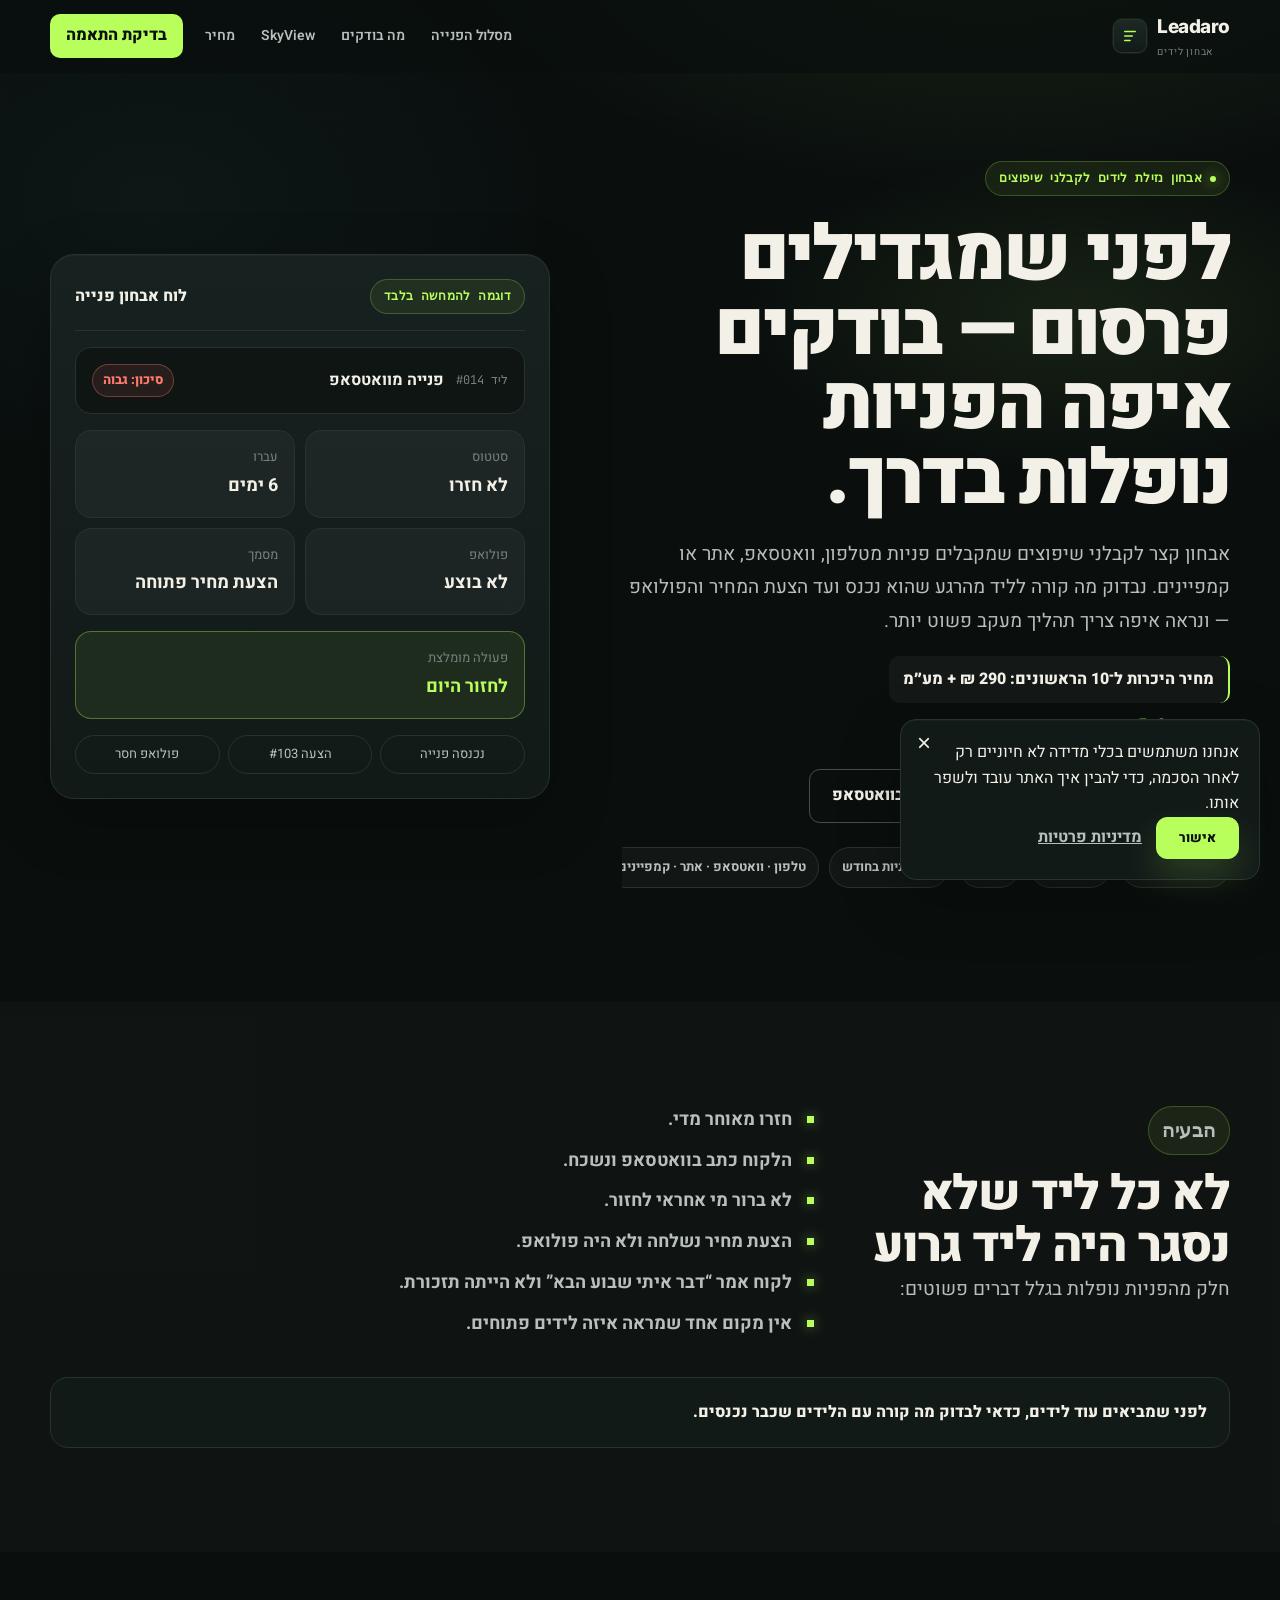
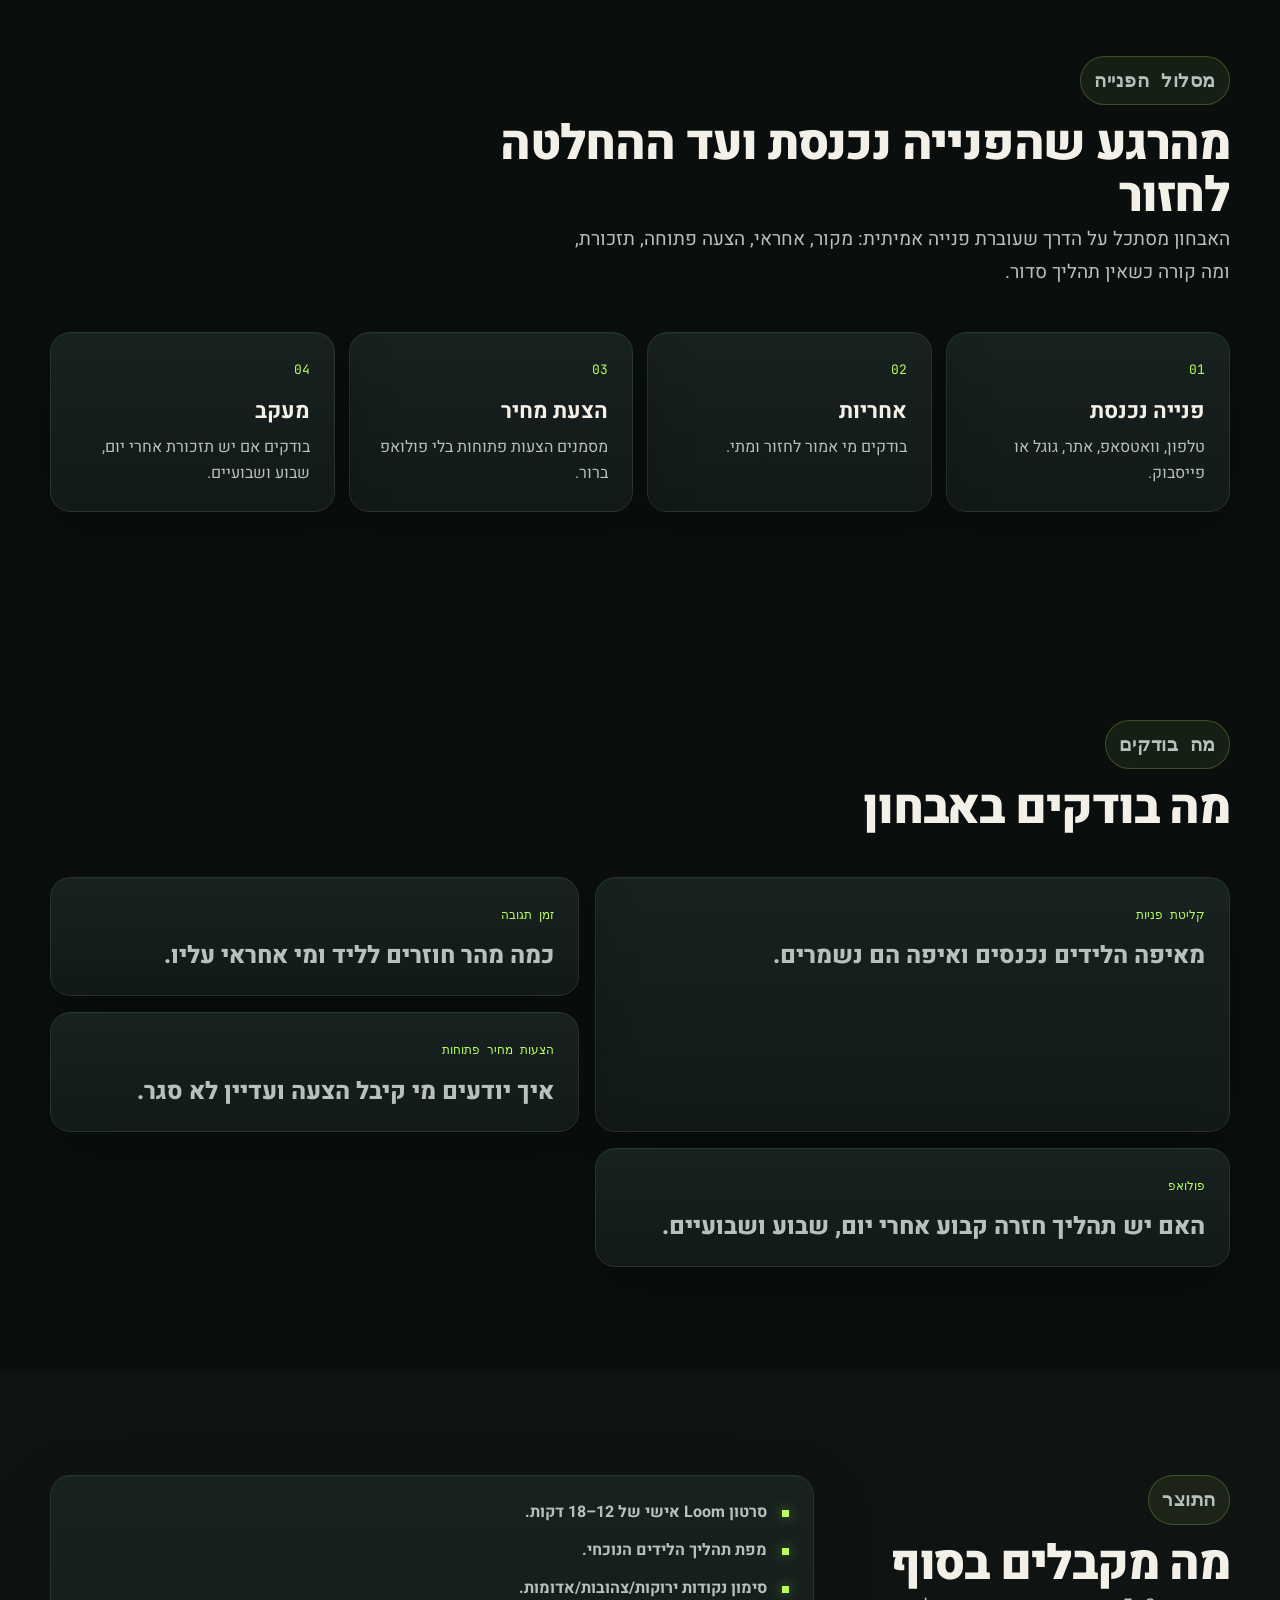
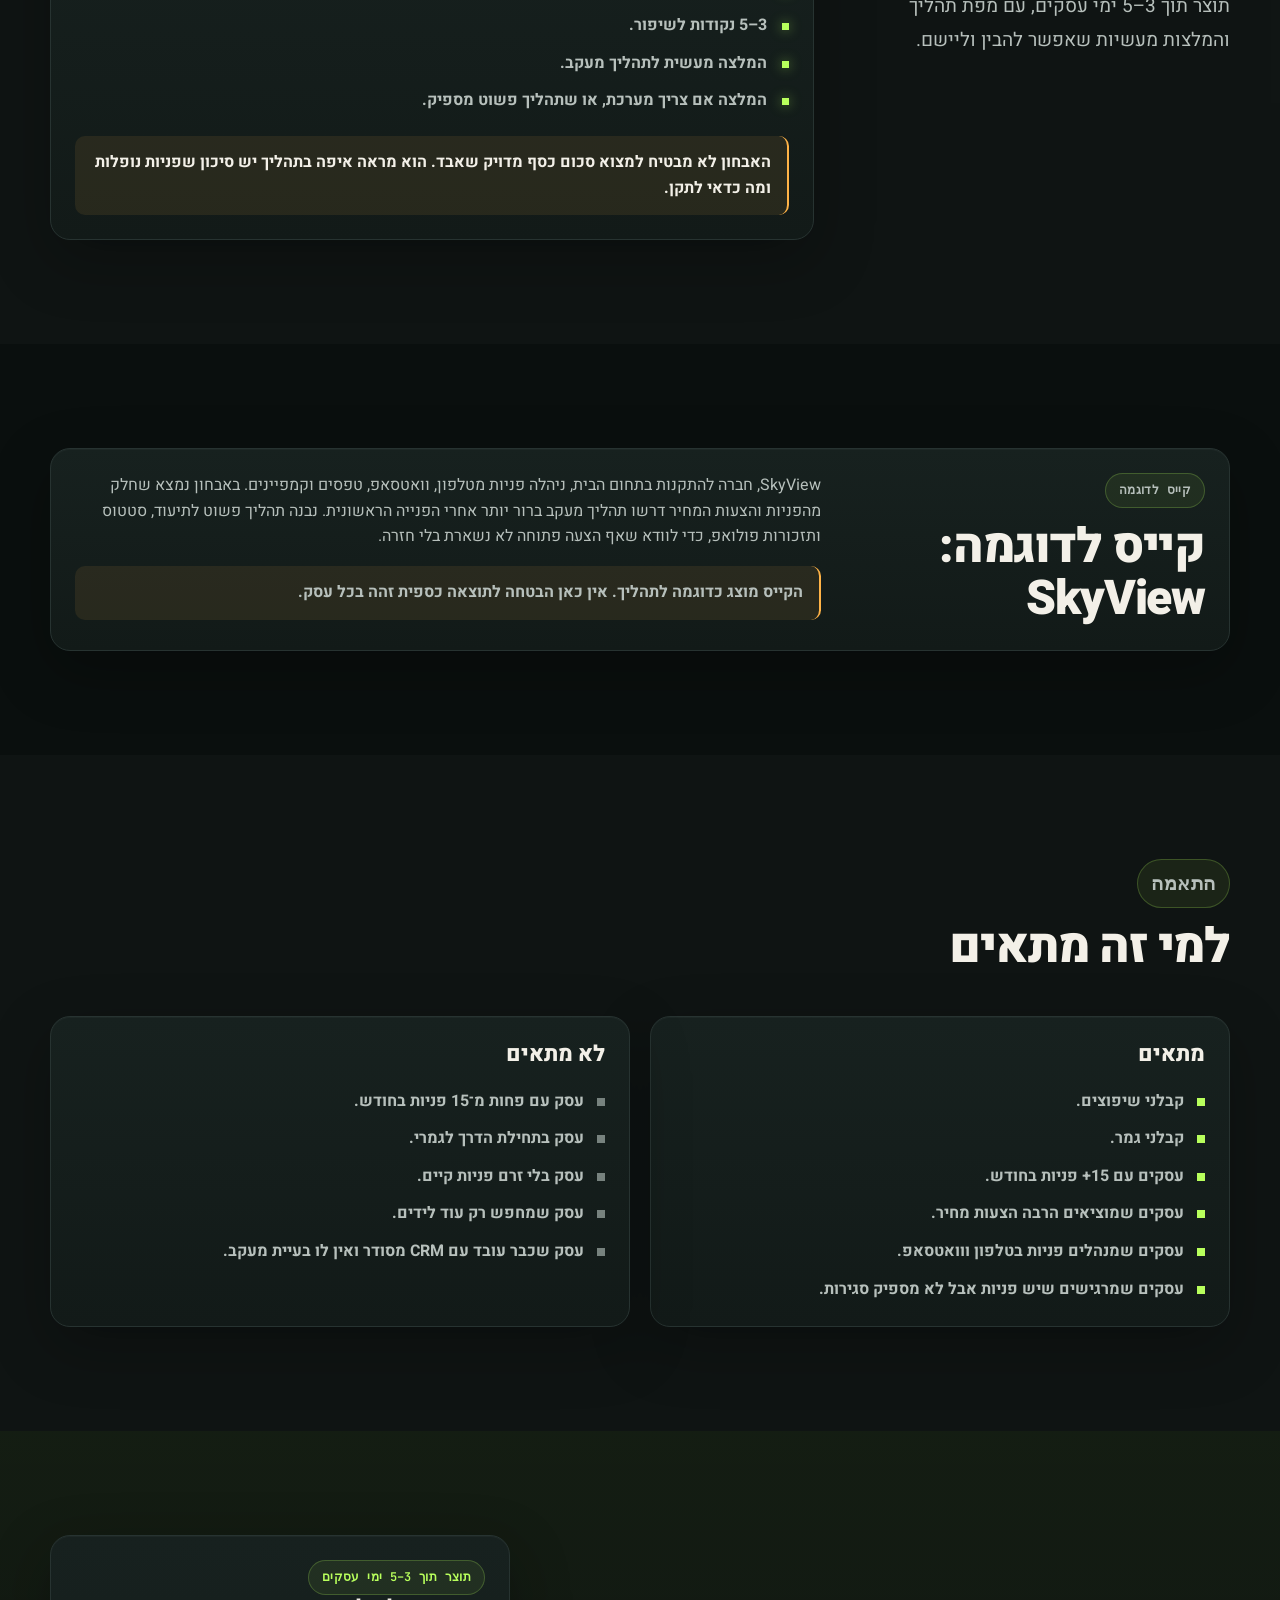
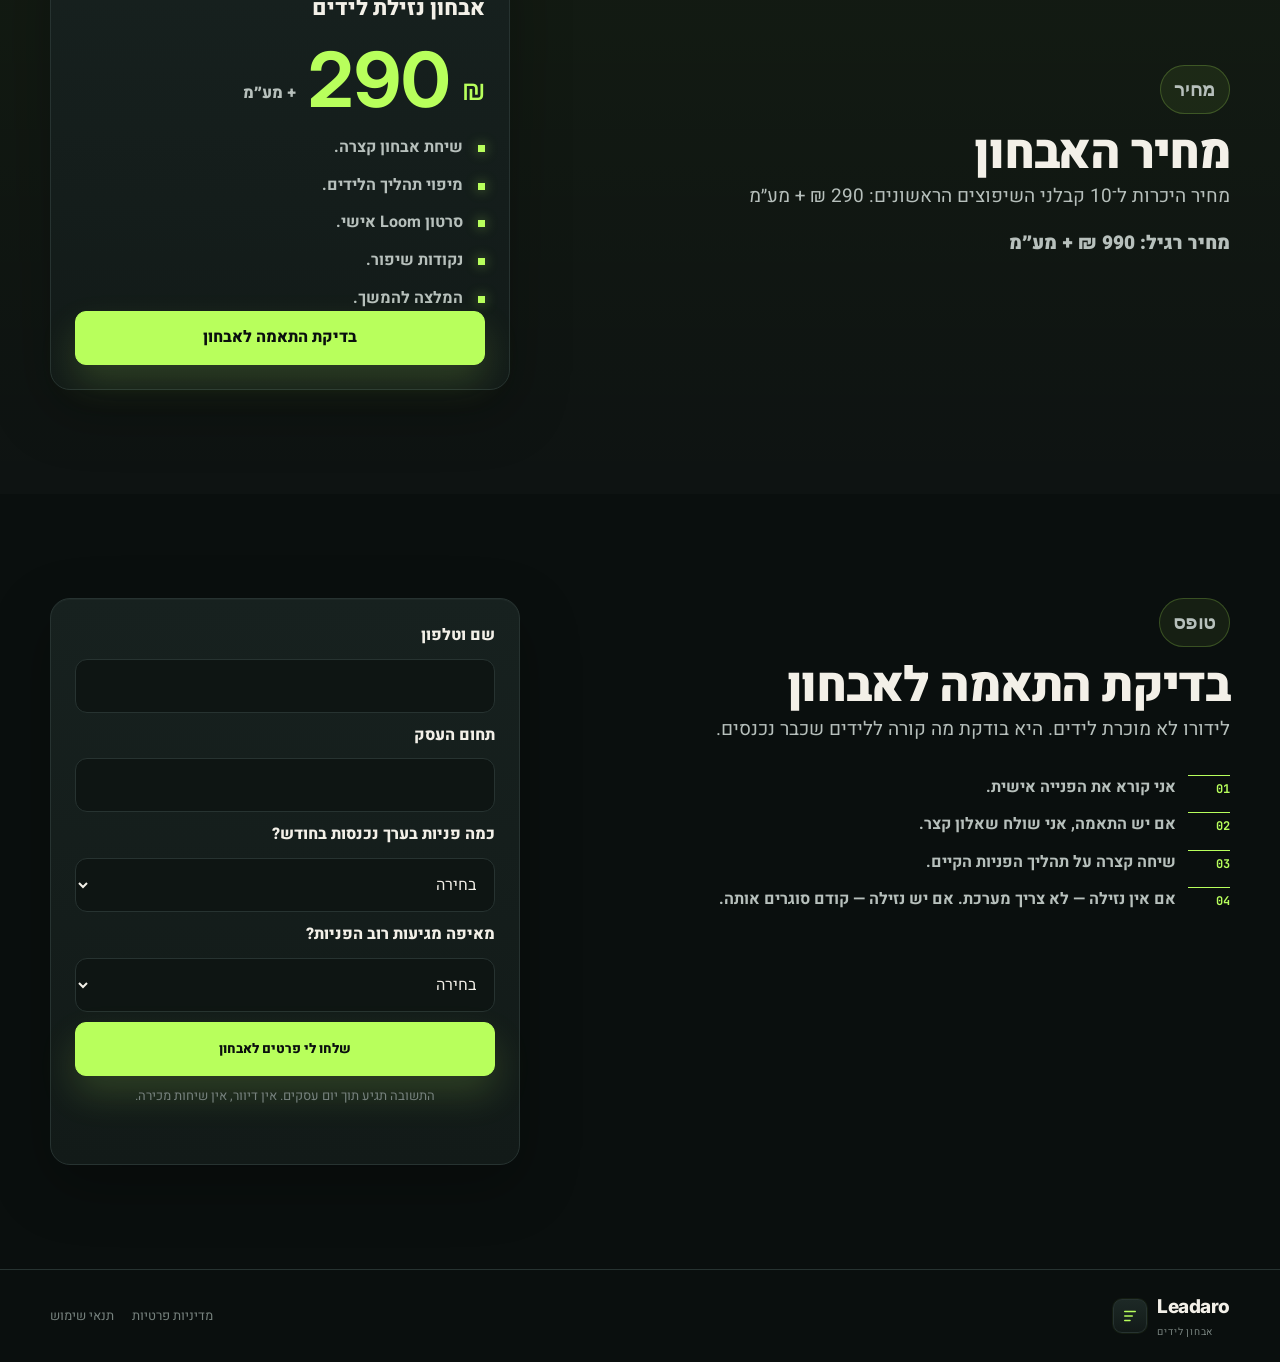
==== commit 9cc66f80: "Apply contractor audit control room design" ====
--- a/lead-audit/index.html
+++ b/lead-audit/index.html
@@ -4,38 +4,23 @@
   <meta charset="utf-8">
   <meta name="viewport" content="width=device-width, initial-scale=1">
   <title>Leadaro | אבחון נזילת לידים לקבלני שיפוצים</title>
-  <meta name="description" content="אבחון קצר לקבלני שיפוצים וקבלני גמר בגוש דן שמקבלים 15+ פניות בחודש ורוצים לבדוק איפה פניות נופלות לפני שמגדילים פרסום.">
+  <meta name="description" content="לפני שמגדילים פרסום — בודקים איפה הפניות נופלות בדרך. אבחון נזילת לידים לקבלני שיפוצים וקבלני גמר בגוש דן.">
+  <meta name="theme-color" content="#0A0F0E">
   <link rel="canonical" href="https://leadaro.org/lead-audit/">
   <meta property="og:type" content="website">
   <meta property="og:locale" content="he_IL">
   <meta property="og:title" content="Leadaro | אבחון נזילת לידים לקבלני שיפוצים">
-  <meta property="og:description" content="לפני שמגדילים פרסום — בודקים כמה פניות כבר נופלות בדרך. אבחון ממוקד לקבלני שיפוצים וקבלני גמר.">
+  <meta property="og:description" content="אבחון קצר לקבלני שיפוצים שמקבלים פניות מטלפון, וואטסאפ, אתר או קמפיינים.">
   <meta property="og:url" content="https://leadaro.org/lead-audit/">
   <meta property="og:site_name" content="Leadaro">
   <meta name="twitter:card" content="summary_large_image">
   <link rel="preconnect" href="https://fonts.googleapis.com">
   <link rel="preconnect" href="https://fonts.gstatic.com" crossorigin>
-  <link rel="preload" as="style" href="https://fonts.googleapis.com/css2?family=Frank+Ruhl+Libre:wght@700&display=swap" onload="this.onload=null;this.rel='stylesheet'">
-  <noscript><link rel="stylesheet" href="https://fonts.googleapis.com/css2?family=Frank+Ruhl+Libre:wght@700&display=swap"></noscript>
-  <link rel="stylesheet" href="https://fonts.googleapis.com/css2?family=Heebo:wght@400;500;600;700&family=Inter:wght@400;500;600;700&family=JetBrains+Mono:wght@500&display=swap" media="print" onload="this.media='all'">
-  <noscript><link rel="stylesheet" href="https://fonts.googleapis.com/css2?family=Heebo:wght@400;500;600;700&family=Inter:wght@400;500;600;700&family=JetBrains+Mono:wght@500&display=swap"></noscript>
+  <link rel="preload" as="style" href="https://fonts.googleapis.com/css2?family=Heebo:wght@700;800;900&display=swap" onload="this.onload=null;this.rel='stylesheet'">
+  <noscript><link rel="stylesheet" href="https://fonts.googleapis.com/css2?family=Heebo:wght@700;800;900&display=swap"></noscript>
+  <link rel="stylesheet" href="https://fonts.googleapis.com/css2?family=Heebo:wght@400;500;600;700;800;900&family=Inter:wght@500;600;700;800&family=JetBrains+Mono:wght@500;600&display=swap" media="print" onload="this.media='all'">
+  <noscript><link rel="stylesheet" href="https://fonts.googleapis.com/css2?family=Heebo:wght@400;500;600;700;800;900&family=Inter:wght@500;600;700;800&family=JetBrains+Mono:wght@500;600&display=swap"></noscript>
   <link rel="icon" href="data:image/svg+xml,%3Csvg xmlns='http://www.w3.org/2000/svg'/%3E">
-  <style>
-    :root{
-      --bg:#F4F1EA; --surface:#FFFFFF; --surface-soft:#ECE6DA; --ink:#161412; --muted:#625D55; --border:#D8D0C2;
-      --primary:#1E2A38; --primary-dark:#111A24; --primary-soft:#E4E8EC;
-      --accent:#B08A4A; --accent-dark:#7B5A25; --accent-soft:#EFE3CF;
-      --success:#3F6B4F; --warning:#B76E22; --risk:#9E3D32;
-      --ff-display:"Frank Ruhl Libre","Heebo",serif;
-      --ff-sans:"Heebo",system-ui,sans-serif;
-      --ff-latin:"Inter",system-ui,sans-serif;
-      --ff-mono:"JetBrains Mono",ui-monospace,monospace;
-      --shadow:0 1px 2px rgba(22,20,18,.04),0 12px 30px rgba(22,20,18,.08);
-      --container:1200px; --gutter:32px;
-      --ink-900:var(--ink); --ink-400:var(--muted); --paper-50:var(--bg); --paper-300:var(--border); --paper-ink-fg:#F0E9D7;
-    }
-    body{background:var(--bg);color:var(--ink);font-family:var(--ff-sans);}
-  </style>
   <link rel="stylesheet" href="/styles.css">
   <script type="application/ld+json">
   {
@@ -70,19 +55,16 @@
   <a class="skip-link" href="#contact">דלג לטופס</a>
 
   <header class="site-header" data-header>
-    <div class="container nav">
+    <div class="container header-row">
       <a class="logo" href="/lead-audit/#hero" aria-label="Leadaro — אבחון נזילת לידים">
         <span class="logo__mark" aria-hidden="true">
-          <svg viewBox="0 0 18 18" width="18" height="18" focusable="false">
-            <rect x="0.75" y="0.75" width="16.5" height="16.5" fill="var(--paper-50)" stroke="var(--ink-900)" stroke-width="1.5" rx="2"/>
-            <line x1="4" y1="7" x2="14" y2="7" stroke="var(--ink-900)" stroke-width="1.5"/>
-            <line x1="8" y1="11" x2="14" y2="11" stroke="var(--ink-900)" stroke-width="1.5"/>
+          <svg viewBox="0 0 24 24" focusable="false">
+            <path d="M5 6h14M5 12h10M5 18h7" fill="none" stroke="currentColor" stroke-width="2" stroke-linecap="round"/>
           </svg>
         </span>
         <span class="logo__text">
           <bdi class="logo__wordmark">Leadaro</bdi>
-          <span class="logo__rule" aria-hidden="true"></span>
-          <bdi class="logo__tag">AUDIT · LEADS</bdi>
+          <span class="logo__tag">אבחון לידים</span>
         </span>
       </a>
       <button class="menu-toggle" type="button" data-menu-toggle aria-expanded="false" aria-controls="primary-nav">
@@ -90,10 +72,10 @@
         <span class="visually-hidden">פתיחת תפריט</span>
       </button>
       <nav class="nav-links" id="primary-nav" data-nav aria-label="ניווט ראשי">
-        <a href="#problem">הבעיה</a>
+        <a href="#journey">מסלול הפנייה</a>
         <a href="#check">מה בודקים</a>
+        <a href="#case">SkyView</a>
         <a href="#pricing">מחיר</a>
-        <a href="#contact">בדיקת התאמה</a>
       </nav>
       <a class="header-cta" href="#contact" data-primary-cta data-location="nav">בדיקת התאמה</a>
     </div>
@@ -101,114 +83,142 @@
 
   <main>
     <section class="hero" id="hero">
+      <div class="grid-bg" aria-hidden="true"></div>
       <div class="container hero-grid">
         <div class="hero-copy">
-          <p class="eyebrow">אבחון נזילת לידים · קבלני שיפוצים · 15+ פניות בחודש</p>
-          <h1>לפני שמגדילים פרסום — בודקים כמה פניות כבר נופלות בדרך</h1>
+          <p class="eyebrow">אבחון נזילת לידים לקבלני שיפוצים</p>
+          <h1>לפני שמגדילים פרסום — בודקים איפה הפניות נופלות בדרך.</h1>
           <p class="hero-subtitle">אבחון קצר לקבלני שיפוצים שמקבלים פניות מטלפון, וואטסאפ, אתר או קמפיינים. נבדוק מה קורה לליד מהרגע שהוא נכנס ועד הצעת המחיר והפולואפ — ונראה איפה צריך תהליך מעקב פשוט יותר.</p>
           <p class="hero-scope">מחיר היכרות ל־10 הראשונים: 290 ₪ + מע״מ</p>
+          <p class="delivery-note">תוצר תוך 3–5 ימי עסקים</p>
           <div class="cta-row">
             <a class="button button-primary" href="#contact" data-primary-cta data-location="hero">בדיקת התאמה לאבחון</a>
-            <a class="button button-secondary" href="#" data-whatsapp-link data-location="hero">שליחת הודעה בוואטסאפ</a>
+            <a class="button button-secondary" href="#" data-whatsapp-link data-location="hero">שאלה קצרה בוואטסאפ</a>
           </div>
           <div class="trust-strip" aria-label="מאפייני האבחון">
             <span>קבלני שיפוצים</span>
             <span>קבלני גמר</span>
+            <span>גוש דן</span>
             <span>15+ פניות בחודש</span>
-            <span>טלפון ווואטסאפ</span>
-            <span>הצעות מחיר פתוחות</span>
-          </div>
-          <p class="roi-line">לפני שמגדילים פרסום, בודקים כמה פניות קיימות נופלות בדרך.</p>
-        </div>
-
-        <div class="audit-visual" aria-hidden="true">
-          <div class="audit-visual__header">
-            <span class="mono">LEADARO · LEAD LEAK AUDIT</span>
-            <strong>מפת פניות פעילה</strong>
-          </div>
-          <div class="audit-row">
-            <span class="source-chip">טלפון</span>
-            <strong>שיפוץ דירה ברמת גן</strong>
-            <span class="status-pill">הצעה פתוחה</span>
-          </div>
-          <div class="audit-row">
-            <span class="source-chip">וואטסאפ</span>
-            <strong>עבודת גמר בהרצליה</strong>
-            <span class="status-pill status-warning">ממתין לפולואפ</span>
-          </div>
-          <div class="audit-row">
-            <span class="source-chip">אתר</span>
-            <strong>בקשה להצעת מחיר</strong>
-            <span class="status-pill status-risk">אין אחראי</span>
-          </div>
-          <div class="audit-summary">
-            <div><span>נקודת בדיקה</span><strong>קליטת פניות</strong></div>
-            <div><span>נקודת בדיקה</span><strong>זמן תגובה</strong></div>
-            <div><span>נקודת בדיקה</span><strong>פולואפ</strong></div>
-          </div>
-        </div>
+            <span>טלפון · וואטסאפ · אתר · קמפיינים</span>
+          </div>
+        </div>
+
+        <aside class="audit-console" aria-label="דוגמה להמחשה של אבחון נזילת לידים">
+          <div class="console-top">
+            <span class="demo-badge">דוגמה להמחשה בלבד</span>
+            <span class="console-title">לוח אבחון פנייה</span>
+          </div>
+          <div class="demo-lead">
+            <span class="lead-id">ליד #014</span>
+            <strong>פנייה מוואטסאפ</strong>
+            <span class="risk-high">סיכון: גבוה</span>
+          </div>
+          <div class="status-grid">
+            <div>
+              <span>סטטוס</span>
+              <strong>לא חזרו</strong>
+            </div>
+            <div>
+              <span>עברו</span>
+              <strong>6 ימים</strong>
+            </div>
+            <div>
+              <span>פולואפ</span>
+              <strong>לא בוצע</strong>
+            </div>
+            <div>
+              <span>מסמך</span>
+              <strong>הצעת מחיר פתוחה</strong>
+            </div>
+          </div>
+          <div class="action-card">
+            <span>פעולה מומלצת</span>
+            <strong>לחזור היום</strong>
+          </div>
+          <div class="mini-pipeline" aria-hidden="true">
+            <span>נכנסה פנייה</span>
+            <span>הצעה #103</span>
+            <span>פולואפ חסר</span>
+          </div>
+        </aside>
       </div>
     </section>
 
     <section class="section problem" id="problem">
-      <div class="container problem-grid">
+      <div class="container split-grid">
         <div class="section-copy">
           <p class="section-kicker">הבעיה</p>
           <h2>לא כל ליד שלא נסגר היה ליד גרוע</h2>
           <p>חלק מהפניות נופלות בגלל דברים פשוטים:</p>
         </div>
-        <div>
-          <ul class="content-list problem-list">
-            <li>חזרו מאוחר מדי.</li>
-            <li>הלקוח כתב בוואטסאפ ונשכח.</li>
-            <li>לא ברור מי אחראי לחזור.</li>
-            <li>הצעת מחיר נשלחה ולא היה פולואפ.</li>
-            <li>לקוח אמר “דבר איתי שבוע הבא” ולא הייתה תזכורת.</li>
-            <li>אין מקום אחד שמראה איזה לידים פתוחים.</li>
-          </ul>
-          <p class="closing-line">לפני שמביאים עוד לידים, כדאי לבדוק מה קורה עם הלידים שכבר נכנסים.</p>
+        <ul class="audit-list problem-list">
+          <li>חזרו מאוחר מדי.</li>
+          <li>הלקוח כתב בוואטסאפ ונשכח.</li>
+          <li>לא ברור מי אחראי לחזור.</li>
+          <li>הצעת מחיר נשלחה ולא היה פולואפ.</li>
+          <li>לקוח אמר “דבר איתי שבוע הבא” ולא הייתה תזכורת.</li>
+          <li>אין מקום אחד שמראה איזה לידים פתוחים.</li>
+        </ul>
+      </div>
+      <div class="container closing-note">לפני שמביאים עוד לידים, כדאי לבדוק מה קורה עם הלידים שכבר נכנסים.</div>
+    </section>
+
+    <section class="section journey" id="journey">
+      <div class="container">
+        <div class="section-head">
+          <p class="section-kicker">מסלול הפנייה</p>
+          <h2>מהרגע שהפנייה נכנסת ועד ההחלטה לחזור</h2>
+          <p>האבחון מסתכל על הדרך שעוברת פנייה אמיתית: מקור, אחראי, הצעה פתוחה, תזכורת, ומה קורה כשאין תהליך סדור.</p>
+        </div>
+        <div class="pipeline">
+          <article><span>01</span><strong>פנייה נכנסת</strong><p>טלפון, וואטסאפ, אתר, גוגל או פייסבוק.</p></article>
+          <article><span>02</span><strong>אחריות</strong><p>בודקים מי אמור לחזור ומתי.</p></article>
+          <article><span>03</span><strong>הצעת מחיר</strong><p>מסמנים הצעות פתוחות בלי פולואפ ברור.</p></article>
+          <article><span>04</span><strong>מעקב</strong><p>בודקים אם יש תזכורת אחרי יום, שבוע ושבועיים.</p></article>
         </div>
       </div>
     </section>
 
     <section class="section" id="check">
       <div class="container">
-        <div class="section-copy narrow">
+        <div class="section-head">
           <p class="section-kicker">מה בודקים</p>
           <h2>מה בודקים באבחון</h2>
         </div>
-        <div class="card-grid">
-          <article>
-            <h3>קליטת פניות</h3>
-            <p>מאיפה הלידים נכנסים ואיפה הם נשמרים.</p>
-          </article>
-          <article>
-            <h3>זמן תגובה</h3>
-            <p>כמה מהר חוזרים לליד ומי אחראי עליו.</p>
-          </article>
-          <article>
-            <h3>הצעות מחיר פתוחות</h3>
-            <p>איך יודעים מי קיבל הצעה ועדיין לא סגר.</p>
-          </article>
-          <article>
-            <h3>פולואפ</h3>
-            <p>האם יש תהליך חזרה קבוע אחרי יום, שבוע ושבועיים.</p>
-          </article>
-        </div>
-      </div>
-    </section>
-
-    <section class="section whatsapp" id="receives">
-      <div class="container whatsapp-grid">
+        <div class="bento-grid">
+          <article>
+            <span>קליטת פניות</span>
+            <h3>מאיפה הלידים נכנסים ואיפה הם נשמרים.</h3>
+          </article>
+          <article>
+            <span>זמן תגובה</span>
+            <h3>כמה מהר חוזרים לליד ומי אחראי עליו.</h3>
+          </article>
+          <article>
+            <span>הצעות מחיר פתוחות</span>
+            <h3>איך יודעים מי קיבל הצעה ועדיין לא סגר.</h3>
+          </article>
+          <article>
+            <span>פולואפ</span>
+            <h3>האם יש תהליך חזרה קבוע אחרי יום, שבוע ושבועיים.</h3>
+          </article>
+        </div>
+      </div>
+    </section>
+
+    <section class="section receives" id="receives">
+      <div class="container split-grid">
         <div class="section-copy">
           <p class="section-kicker">התוצר</p>
           <h2>מה מקבלים בסוף</h2>
-          <p><span></span>סרטון Loom אישי של 12–18 דקות.</p>
-          <p><span></span>מפת תהליך הלידים הנוכחי.</p>
-          <p><span></span>סימון נקודות ירוקות/צהובות/אדומות.</p>
-        </div>
-        <div class="result-panel">
-          <ul class="content-list">
+          <p>תוצר תוך 3–5 ימי עסקים, עם מפת תהליך והמלצות מעשיות שאפשר להבין וליישם.</p>
+        </div>
+        <div class="report-card">
+          <ul class="audit-list">
+            <li>סרטון Loom אישי של 12–18 דקות.</li>
+            <li>מפת תהליך הלידים הנוכחי.</li>
+            <li>סימון נקודות ירוקות/צהובות/אדומות.</li>
             <li>3–5 נקודות לשיפור.</li>
             <li>המלצה מעשית לתהליך מעקב.</li>
             <li>המלצה אם צריך מערכת, או שתהליך פשוט מספיק.</li>
@@ -218,25 +228,22 @@
       </div>
     </section>
 
-    <section class="section example" id="case">
-      <div class="container example-layout case-layout">
+    <section class="section case" id="case">
+      <div class="container case-card">
         <div>
           <p class="section-kicker">קייס לדוגמה</p>
           <h2>קייס לדוגמה: SkyView</h2>
         </div>
-        <svg class="example-arrow" viewBox="0 0 120 24" aria-hidden="true">
-          <path d="M116 12H8m0 0 10-9M8 12l10 9"/>
-        </svg>
-        <article class="case-panel">
+        <div>
           <p>SkyView, חברה להתקנות בתחום הבית, ניהלה פניות מטלפון, וואטסאפ, טפסים וקמפיינים. באבחון נמצא שחלק מהפניות והצעות המחיר דרשו תהליך מעקב ברור יותר אחרי הפנייה הראשונית. נבנה תהליך פשוט לתיעוד, סטטוס ותזכורות פולואפ, כדי לוודא שאף הצעה פתוחה לא נשארת בלי חזרה.</p>
-          <p class="disclaimer">הקייס מוצג כדוגמה לתהליך. אין כאן הבטחה לתוצאה כספית זהה בכל עסק.</p>
-        </article>
+          <p class="case-note">הקייס מוצג כדוגמה לתהליך. אין כאן הבטחה לתוצאה כספית זהה בכל עסק.</p>
+        </div>
       </div>
     </section>
 
     <section class="section fit" id="fit">
       <div class="container">
-        <div class="section-copy narrow">
+        <div class="section-head">
           <p class="section-kicker">התאמה</p>
           <h2>למי זה מתאים</h2>
         </div>
@@ -267,23 +274,18 @@
     </section>
 
     <section class="section pricing" id="pricing" data-pricing>
-      <div class="container">
-        <div class="pricing-intro">
+      <div class="container pricing-grid">
+        <div class="section-copy">
           <p class="section-kicker">מחיר</p>
           <h2>מחיר האבחון</h2>
           <p>מחיר היכרות ל־10 קבלני השיפוצים הראשונים: 290 ₪ + מע״מ</p>
+          <p class="regular-price">מחיר רגיל: 990 ₪ + מע״מ</p>
         </div>
         <article class="pricing-card">
-          <span class="floating-chip">אבחון ממוקד</span>
+          <span class="demo-badge">תוצר תוך 3–5 ימי עסקים</span>
           <h3>אבחון נזילת לידים</h3>
-          <div class="price-block contractor-price">
-            <span>₪</span>
-            <strong>290</strong>
-            <span class="price-divider"></span>
-            <span>+ מע״מ</span>
-          </div>
-          <p class="regular-price">לאחר מכן: מחיר רגיל 990 ₪ + מע״מ</p>
-          <ul class="includes">
+          <div class="price-line"><span>₪</span><strong>290</strong><em>+ מע״מ</em></div>
+          <ul class="audit-list">
             <li>שיחת אבחון קצרה.</li>
             <li>מיפוי תהליך הלידים.</li>
             <li>סרטון Loom אישי.</li>
@@ -291,7 +293,6 @@
             <li>המלצה להמשך.</li>
           </ul>
           <a class="button button-primary full" href="#contact" data-primary-cta data-location="pricing">בדיקת התאמה לאבחון</a>
-          <a class="sub-link" href="#" data-whatsapp-link data-location="pricing">שאלה קצרה בוואטסאפ</a>
         </article>
       </div>
     </section>
@@ -351,16 +352,13 @@
     <div class="container footer-row">
       <a class="logo logo--footer" href="/lead-audit/#hero" aria-label="Leadaro — אבחון נזילת לידים">
         <span class="logo__mark" aria-hidden="true">
-          <svg viewBox="0 0 18 18" width="18" height="18" focusable="false">
-            <rect x="0.75" y="0.75" width="16.5" height="16.5" fill="var(--paper-50)" stroke="var(--ink-900)" stroke-width="1.5" rx="2"/>
-            <line x1="4" y1="7" x2="14" y2="7" stroke="var(--ink-900)" stroke-width="1.5"/>
-            <line x1="8" y1="11" x2="14" y2="11" stroke="var(--ink-900)" stroke-width="1.5"/>
+          <svg viewBox="0 0 24 24" focusable="false">
+            <path d="M5 6h14M5 12h10M5 18h7" fill="none" stroke="currentColor" stroke-width="2" stroke-linecap="round"/>
           </svg>
         </span>
         <span class="logo__text">
           <bdi class="logo__wordmark">Leadaro</bdi>
-          <span class="logo__rule" aria-hidden="true"></span>
-          <bdi class="logo__tag">AUDIT · LEADS</bdi>
+          <span class="logo__tag">אבחון לידים</span>
         </span>
       </a>
       <nav aria-label="קישורים משפטיים">
@@ -380,6 +378,7 @@
   </div>
 
   <a class="sticky-wa" href="#" data-whatsapp-link data-sticky-wa data-location="sticky">WA</a>
+  <a class="sticky-mobile-cta" href="#contact" data-sticky-cta data-primary-cta data-location="mobile_sticky">בדיקת התאמה לאבחון</a>
 
   <script src="/assets/js/config.js"></script>
   <script src="/main.js" defer></script>
--- a/styles.css
+++ b/styles.css
@@ -1,116 +1,73 @@
 :root{
-  --bg:#F4F1EA; --surface:#FFFFFF; --surface-soft:#ECE6DA; --ink:#161412; --muted:#625D55; --border:#D8D0C2;
-  --primary:#1E2A38; --primary-dark:#111A24; --primary-soft:#E4E8EC;
-  --accent:#B08A4A; --accent-dark:#7B5A25; --accent-soft:#EFE3CF;
-  --success:#3F6B4F; --warning:#B76E22; --risk:#9E3D32;
-  --ff-display:"Frank Ruhl Libre","Heebo",serif;
+  --bg:#0A0F0E;
+  --bg-2:#0E1513;
+  --surface:#121A18;
+  --surface-2:#17211F;
+  --surface-3:#1D2926;
+  --ink:#F3F0E8;
+  --muted:#B7C0BC;
+  --faint:#77827E;
+  --border:#273331;
+  --border-soft:#1B2523;
+  --lime:#B8FF5C;
+  --lime-soft:#22351D;
+  --amber:#FFB347;
+  --coral:#FF7A6A;
+  --risk:#FF7A6A;
+  --success:#8AC247;
+  --ff-display:"Heebo",system-ui,sans-serif;
   --ff-sans:"Heebo",system-ui,sans-serif;
   --ff-latin:"Inter",system-ui,sans-serif;
   --ff-mono:"JetBrains Mono",ui-monospace,monospace;
-  --shadow:0 1px 2px rgba(22,20,18,.04),0 12px 30px rgba(22,20,18,.08);
-  --container:1200px; --gutter:32px;
-  --ink-900:var(--ink); --ink-400:var(--muted); --paper-50:var(--bg); --paper-300:var(--border); --paper-ink-fg:#F0E9D7;
+  --shadow:0 20px 60px rgba(0,0,0,.28),0 1px 0 rgba(255,255,255,.03) inset;
+  --container:1180px;
+  --gutter:28px;
 }
 *{box-sizing:border-box}
 html{scroll-behavior:smooth}
-body{margin:0;background:var(--bg);color:var(--ink);font-family:var(--ff-sans);line-height:1.6;overflow-x:hidden}
-body.menu-open{overflow:hidden}
+body{margin:0;background:var(--bg);color:var(--ink);font-family:var(--ff-sans);line-height:1.6;overflow-x:hidden;-webkit-font-smoothing:antialiased}
+body::before{content:"";position:fixed;inset:0;z-index:-2;background:radial-gradient(900px 460px at 78% -10%,rgba(184,255,92,.09),transparent 62%),radial-gradient(620px 420px at 12% 22%,rgba(78,205,196,.045),transparent 66%),var(--bg)}
+body::after{content:"";position:fixed;inset:0;z-index:-1;pointer-events:none;opacity:.35;background-image:linear-gradient(rgba(255,255,255,.026) 1px,transparent 1px),linear-gradient(90deg,rgba(255,255,255,.026) 1px,transparent 1px);background-size:56px 56px;mask-image:linear-gradient(to bottom,black,transparent 70%)}
 a{color:inherit}
 h1,h2,h3,p,figure{margin:0}
-.container{width:min(var(--container),calc(100% - (var(--gutter) * 2)));margin-inline:auto}
+.container{width:min(var(--container),calc(100% - var(--gutter) * 2));margin-inline:auto}
 .visually-hidden,.field-help,.skip-link:not(:focus){position:absolute;width:1px;height:1px;overflow:hidden;clip:rect(0 0 0 0);white-space:nowrap}
-.skip-link:focus{position:fixed;inset-block-start:12px;inset-inline-start:12px;z-index:80;background:var(--surface-soft);padding:10px 14px}
-:focus-visible{outline:2px solid var(--accent);outline-offset:2px}
-.site-header{position:sticky;top:0;z-index:60;background:var(--bg);border-bottom:1px solid var(--bg);transition:border-color 160ms ease,box-shadow 160ms ease}
-.site-header.is-sticky,.site-header[data-stuck="true"]{border-bottom-color:var(--border);box-shadow:var(--shadow)}
-.nav{height:80px;display:flex;align-items:center;gap:24px;transition:height 160ms ease}
-.site-header.is-sticky .nav,.site-header[data-stuck="true"] .nav{height:64px}
-.logo{direction:ltr;display:inline-flex;align-items:center;gap:8px;text-decoration:none;color:var(--ink-900)}
-.logo__mark{display:grid;place-items:center;flex:0 0 auto}
-.logo__mark svg{display:block;width:18px;height:18px}
-.logo__text{display:inline-flex;flex-direction:column;align-items:flex-start;gap:2px}
-.logo__wordmark{font-family:var(--ff-latin);font-weight:600;font-size:20px;letter-spacing:-.01em;line-height:1}
-.logo__rule{display:block;width:100%;height:1px;background:var(--paper-300);margin:2px 0}
-.logo__tag{font-family:var(--ff-mono);font-weight:500;font-size:10px;color:var(--ink-400);letter-spacing:.04em;line-height:1}
-.site-header.is-sticky .logo__rule,.site-header.is-sticky .logo__tag,.site-header[data-stuck="true"] .logo__rule,.site-header[data-stuck="true"] .logo__tag{display:none}
-.site-header.is-sticky .logo__mark svg,.site-header[data-stuck="true"] .logo__mark svg,.logo--footer .logo__mark svg{width:16px;height:16px}
-.site-header.is-sticky .logo__wordmark,.site-header[data-stuck="true"] .logo__wordmark,.logo--footer .logo__wordmark{font-size:18px}
-.logo--footer .logo__tag{font-size:10px}
-.nav-links{margin-inline-start:auto;display:flex;align-items:center;gap:28px;color:var(--muted);font-weight:500}
-.nav-links a,.footer-row a,.sub-link{text-decoration:none}
-.header-cta{min-height:44px;padding:10px 18px;border-radius:10px;background:var(--primary);color:var(--surface);font-weight:700;text-decoration:none}
-.menu-toggle{display:none;margin-inline-start:auto;width:44px;height:44px;border:1px solid var(--border);border-radius:10px;background:var(--bg)}
-.menu-toggle span:not(.visually-hidden){display:block;width:18px;height:1px;background:var(--ink);margin:5px auto}
-.section{padding:104px 0}
-.hero{padding:88px 0 104px}
-.hero-grid{display:grid;grid-template-columns:minmax(0,1fr) minmax(420px,520px);gap:80px;align-items:center}
-.eyebrow,.section-kicker,.floating-chip{display:inline-flex;width:max-content;border:1px solid var(--border);border-radius:999px;background:var(--surface-soft);color:var(--primary);padding:7px 14px;font-size:14px;font-weight:600}
-h1{font-family:var(--ff-display);font-size:64px;line-height:1.02;font-weight:700;margin:22px 0 18px}
-.hero-subtitle{max-width:690px;color:var(--primary);font-size:20px;line-height:1.75}
-.hero-scope{width:max-content;max-width:100%;margin-top:18px;border-inline-start:2px solid var(--accent);background:var(--surface);color:var(--primary);font-weight:700;padding:10px 14px;box-shadow:0 1px 0 var(--border)}
-.cta-row{display:flex;gap:14px;flex-wrap:wrap;margin-top:32px}
-.button{height:56px;display:inline-flex;align-items:center;justify-content:center;border-radius:10px;border:1.5px solid var(--surface);background:var(--surface);padding:0 24px;font-family:var(--ff-sans);font-weight:700;text-decoration:none;cursor:pointer;transition:background-color 160ms ease,transform 160ms ease,box-shadow 200ms ease}
-.button:hover,.room-card:hover{transform:translateY(-2px)}
-.button-primary{background:var(--primary);color:var(--surface);border-color:var(--primary)}
-.button-primary:hover{background:var(--primary-dark);border-color:var(--primary-dark)}
-.button-secondary{background:var(--surface);color:var(--primary);border-color:var(--primary)}
-.full{width:100%}
-.trust-strip{margin-top:22px;display:flex;align-items:center;max-width:760px;border:1px solid var(--border);border-radius:10px;overflow:hidden;background:var(--surface-soft)}
-.trust-strip span{padding:13px 15px;color:var(--primary);font-size:14px;font-weight:600;white-space:nowrap}
-.trust-strip span+span{border-inline-start:1px solid var(--border)}
-.roi-line{margin-top:18px;color:var(--muted);font-size:16px;font-style:italic}
-.roi-line span{text-decoration:underline;text-decoration-color:var(--accent);text-decoration-thickness:2px;text-underline-offset:4px}
-.control-room{position:relative;min-height:560px}
-.room-card{position:absolute;width:min(100%,420px);border:1px solid var(--border);border-radius:16px;background:var(--surface);box-shadow:var(--shadow);padding:22px;transition:transform 200ms ease,box-shadow 200ms ease}
-.room-card:hover{box-shadow:var(--shadow)}
-.lead-card{inset-inline-start:86px;inset-block-start:10px;transform:rotate(-2deg)}
-.summary-card{inset-inline-start:8px;inset-block-start:188px;transform:rotate(0deg);z-index:2}
-.report-card{inset-inline-start:72px;inset-block-start:380px;transform:rotate(1.5deg);z-index:3}
-.card-top{display:flex;align-items:center;justify-content:space-between;gap:12px;margin-bottom:16px}
-.mono{font-family:var(--ff-mono);font-size:12px;color:var(--muted);font-weight:500}
-.live-dot{width:8px;height:8px;border-radius:999px;background:var(--success);animation:pulse 2s infinite}
-.source-chip,.status-pill{border-radius:999px;background:var(--primary-soft);color:var(--primary);padding:5px 10px;font-size:13px;font-weight:700}
-.lead-identity{display:grid;grid-template-columns:44px 1fr auto;gap:12px;align-items:center}
-.avatar{width:44px;height:44px;border-radius:999px;background:var(--border)}
-.lead-card p{margin-top:16px;color:var(--primary)}
-.ai-list{display:grid;gap:8px;margin:0 0 18px;padding:0;list-style:none;color:var(--primary)}
-.ai-list li{display:grid;grid-template-columns:6px 1fr;gap:10px;align-items:center}
-.ai-list li::before{content:"";width:6px;height:6px;background:var(--accent-dark)}
-.timeline-mini{position:relative;display:grid;grid-template-columns:repeat(4,1fr);gap:8px;margin-bottom:18px;color:var(--muted);font-size:13px}
-.timeline-mini::before{content:"";position:absolute;inset-inline:8%;inset-block-start:11px;border-top:1px solid var(--border)}
-.timeline-mini span{position:relative;padding-top:24px;text-align:center}
-.timeline-mini span::before{content:"";position:absolute;inset-block-start:6px;inset-inline-start:50%;width:10px;height:10px;border-radius:999px;background:var(--surface-soft);border:1px solid var(--primary)}
-.risk-bar{display:grid;grid-template-columns:repeat(4,1fr);gap:5px}
-.risk-bar span{height:8px;background:var(--border);transform-origin:right;animation:fillBar 180ms ease both}
-.risk-bar span:nth-child(-n+3){background:var(--accent)}
-.risk-bar span:nth-child(2){animation-delay:180ms}.risk-bar span:nth-child(3){animation-delay:360ms}.risk-bar span:nth-child(4){animation-delay:540ms}
-.stat-grid{display:grid;grid-template-columns:repeat(3,1fr);gap:10px}
-.stat-grid div{border:1px solid var(--border);border-radius:10px;padding:12px;background:var(--surface)}
-.stat-grid span{display:block;color:var(--muted);font-size:12px}.stat-grid strong{font-family:var(--ff-latin);font-size:28px;color:var(--primary)}
-.mini-chart{height:78px;margin-top:20px;display:flex;align-items:end;gap:8px}.mini-chart span{width:100%;background:var(--primary-soft);border-radius:8px 8px 0 0}
-.mini-chart span:nth-child(1){height:34%}.mini-chart span:nth-child(2){height:48%}.mini-chart span:nth-child(3){height:42%}.mini-chart span:nth-child(4){height:62%}.mini-chart span:nth-child(5){height:88%;background:var(--accent-dark)}.mini-chart span:nth-child(6){height:54%}.mini-chart span:nth-child(7){height:70%}
-h2{font-size:44px;line-height:1.12;margin-top:14px}.section-copy p:not(.section-kicker){max-width:680px;color:var(--muted);font-size:18px}.narrow{max-width:720px}
-.problem{background:var(--surface-soft)}.problem-grid{display:grid;grid-template-columns:360px 1fr;gap:64px;align-items:center}.funnel-map svg{width:100%;height:auto}.channel-chips rect,.tracking-box rect{fill:var(--bg);stroke:var(--border);stroke-width:1}.channel-chips text,.box-title{text-anchor:middle;fill:var(--primary);font-family:var(--ff-sans);font-weight:700}.flow-lines path{fill:none;stroke:var(--muted);stroke-width:1;stroke-dasharray:8 8}.flow-lines .solid{stroke-dasharray:none}.lead-row-svg{fill:var(--primary-soft)!important}
-.how-timeline{position:relative;display:grid;grid-template-columns:repeat(4,1fr);gap:24px;margin-top:54px}.how-timeline::before{content:"";position:absolute;inset-inline:0;inset-block-start:29px;border-top:1px solid var(--border)}.how-timeline article{position:relative;padding-top:72px}.how-timeline span{position:absolute;inset-block-start:0;display:grid;place-items:center;width:58px;height:58px;border-radius:999px;border:1px solid var(--border);background:var(--bg);font-family:var(--ff-latin);font-weight:600;color:var(--primary)}.how-timeline h3{font-size:24px}.how-timeline p{font-size:14px;color:var(--muted)}
-.whatsapp{background:var(--surface-soft)}.whatsapp-grid{display:grid;grid-template-columns:1fr 420px;gap:72px;align-items:center}.whatsapp .section-copy p:not(.section-kicker){display:grid;grid-template-columns:16px 1fr;gap:14px;align-items:center;margin-top:18px}.whatsapp .section-copy p span{height:1px;background:var(--primary)}.wa-card{border-radius:16px;background:var(--surface-soft);border:1px solid var(--border);padding:26px;box-shadow:var(--shadow);display:grid;gap:14px}.wa-bubble{border:1px solid var(--muted);border-radius:14px;padding:14px;color:var(--primary)}.internal{font-style:italic}.task-chip{width:max-content;border:1px solid var(--muted);border-radius:999px;padding:8px 12px;color:var(--primary);font-weight:700}
-.pricing{background:var(--primary-dark)}.pricing-intro{max-width:680px;margin:0 auto 42px;text-align:center;color:var(--surface)}.pricing-intro .section-kicker{margin-inline:auto;background:transparent;color:var(--surface);border-color:rgba(255,255,255,.22)}.pricing-intro h2{color:var(--surface);margin-top:18px}.pricing-intro p{margin-top:14px;color:var(--primary-soft);font-size:18px}.pricing-card{position:relative;max-width:520px;margin:auto;border:1px solid var(--primary);border-radius:16px;background:var(--surface);padding:32px;box-shadow:var(--shadow)}.floating-chip{position:absolute;inset-block-start:-22px;inset-inline-start:50%;transform:translateX(50%);background:var(--accent-soft);color:var(--accent-dark);border-color:var(--accent)}.pricing-card h3{font-size:30px;margin-top:18px}.price-block{display:grid;grid-template-columns:auto auto 1px auto;gap:18px;align-items:center;margin:16px 0 22px}.currency{font-family:var(--ff-latin);font-size:32px;color:var(--accent-dark)}.price-block strong{font-family:var(--ff-latin);font-size:72px;line-height:1;color:var(--accent-dark)}.price-divider{height:52px;background:var(--border)}.price-block span:last-child{font-size:18px;color:var(--muted)}.includes{display:grid;gap:12px;margin:0 0 22px;padding:0;list-style:none}.includes li{display:grid;grid-template-columns:12px 1fr;gap:12px;align-items:center;color:var(--primary)}.includes li::before{content:"";height:1px;background:var(--accent-dark)}.guarantee{border:1px solid var(--accent);border-radius:12px;background:var(--accent-soft);padding:20px;color:var(--primary);font-weight:700}.sub-link{display:block;margin-top:16px;text-align:center;color:var(--primary);font-weight:700}
-.example-layout{position:relative;display:grid;grid-template-columns:1fr 120px 1fr;gap:40px;align-items:center}.example-layout::before{content:"";position:absolute;inset-block:0;inset-inline-start:50%;border-inline-start:1px solid var(--border)}.raw-card,.lead-panels article{border:1px solid var(--border);border-radius:14px;background:var(--surface);padding:20px;box-shadow:var(--shadow)}.raw-card{font-size:20px;color:var(--primary)}.lead-panels{display:grid;gap:14px}.lead-panels h3{font-size:18px}.due-badge{font-family:var(--ff-mono);background:var(--accent-soft);color:var(--ink);border:1px solid var(--accent-dark);border-radius:999px;padding:4px 8px}.example-arrow{position:relative;z-index:2;width:100%;stroke:var(--primary);stroke-width:2;fill:none}
-.fit{background:var(--surface-soft)}.fit-grid{display:grid;grid-template-columns:1fr 1fr;gap:44px}.fit-list{display:grid;gap:14px;margin:22px 0 0;padding:0;list-style:none;color:var(--primary)}.fit-list li{display:grid;grid-template-columns:8px 1fr;gap:12px;align-items:start}.fit-list li::before{content:"";width:8px;height:8px;margin-top:9px;background:var(--accent-dark)}.fit-list.quiet li::before{background:var(--muted)}
-.faq details{border-bottom:1px solid var(--border)}.faq summary{height:64px;display:flex;align-items:center;justify-content:space-between;cursor:pointer;font-weight:700;list-style:none}.faq summary::-webkit-details-marker{display:none}.faq summary::after{content:"+";font-family:var(--ff-latin);font-size:24px;transition:transform 200ms ease}.faq details[open] summary::after{transform:rotate(45deg)}.faq details p{max-width:680px;color:var(--primary);font-size:16px;padding-bottom:22px}
-.contact{background:var(--surface-soft)}.contact-grid{display:grid;grid-template-columns:1fr 480px;gap:80px}.contact-steps{display:grid;gap:12px;margin:28px 0 0;padding:0;list-style:none;max-width:620px}.contact-steps li{display:grid;grid-template-columns:42px 1fr;gap:12px;align-items:start;color:var(--primary);font-weight:600}.contact-steps span{font-family:var(--ff-mono);font-size:12px;color:var(--accent-dark);border-top:1px solid var(--accent);padding-top:4px}.lead-form{border:1px solid var(--border);border-radius:16px;background:var(--surface);box-shadow:var(--shadow);padding:28px;display:grid;gap:10px}.lead-form label{font-weight:700}.lead-form input,.lead-form select{height:56px;border:1px solid var(--border);border-radius:10px;background:var(--surface);color:var(--ink);font:inherit;padding:0 14px;transition:border-color 120ms ease}.lead-form input:focus,.lead-form select:focus{border:1.5px solid var(--primary);outline:2px solid var(--accent);outline-offset:2px}.honeypot{position:absolute;width:1px;height:1px;overflow:hidden;clip:rect(0 0 0 0);white-space:nowrap}.form-helper{color:var(--muted);font-size:14px;text-align:center}.form-status{min-height:24px;color:var(--risk);font-weight:700}
-.thank-you-page{min-height:calc(100vh - 160px);display:flex;align-items:center}.thank-you-grid{display:grid;grid-template-columns:minmax(0,1fr) 420px;gap:80px;align-items:center}.thank-you-copy h1{font-family:var(--ff-display);font-size:64px;line-height:1.04;margin:22px 0 18px}.thank-you-note{max-width:620px;margin-top:18px;color:var(--muted);font-size:18px}.thank-you-summary{border:1px solid var(--border);border-radius:16px;background:var(--surface);box-shadow:var(--shadow);padding:28px}.thank-you-summary ol{display:grid;gap:16px;margin:24px 0 0;padding:0;list-style:none;color:var(--primary)}.thank-you-summary li{display:grid;grid-template-columns:44px 1fr;gap:12px;align-items:start}.thank-you-summary li span{font-family:var(--ff-latin);font-weight:700;color:var(--accent-dark)}
-.site-footer{border-top:1px solid var(--border);padding:18px 0;color:var(--muted);font-size:13px}.footer-row{display:flex;align-items:center;justify-content:space-between;gap:16px}.footer-row nav{display:flex;gap:18px}.footer-row .logo{color:var(--ink-900)}
-.cookie-banner{position:fixed;right:20px;bottom:20px;z-index:90;max-width:360px;border-radius:12px;background:var(--primary-dark);color:var(--surface);box-shadow:var(--shadow);padding:20px;animation:slideIn 240ms ease}.cookie-close{position:absolute;left:10px;top:8px;border:0;background:var(--primary-dark);color:var(--surface);font-size:24px;cursor:pointer}.cookie-actions{display:flex;align-items:center;gap:14px}.cookie-actions .button{height:42px}.cookie-actions a{color:var(--surface);font-weight:600}.sticky-wa{position:fixed;right:16px;bottom:16px;z-index:70;width:56px;height:56px;border-radius:999px;background:var(--primary);color:var(--surface);font-family:var(--ff-mono);display:none;place-items:center;text-decoration:none;box-shadow:var(--shadow)}
-.audit-visual{border:1px solid var(--border);border-radius:16px;background:var(--surface);box-shadow:var(--shadow);padding:26px;display:grid;gap:14px}.audit-visual__header{display:flex;align-items:center;justify-content:space-between;gap:16px;border-bottom:1px solid var(--border);padding-bottom:16px;color:var(--primary)}.audit-row{display:grid;grid-template-columns:96px 1fr auto;gap:14px;align-items:center;border:1px solid var(--border);border-radius:12px;background:var(--bg);padding:14px}.audit-row strong{font-size:16px;color:var(--primary)}.status-warning{background:var(--accent-soft);color:var(--accent-dark)}.status-risk{background:rgba(158,61,50,.1);color:var(--risk)}.audit-summary{display:grid;grid-template-columns:repeat(3,1fr);gap:10px;margin-top:8px}.audit-summary div{border:1px solid var(--border);border-radius:10px;background:var(--surface-soft);padding:14px}.audit-summary span{display:block;color:var(--muted);font-size:12px}.audit-summary strong{display:block;color:var(--primary);font-size:16px}
-.content-list{display:grid;gap:12px;margin:0;padding:0;list-style:none}.content-list li{display:grid;grid-template-columns:10px 1fr;gap:12px;align-items:start;color:var(--primary);font-weight:600}.content-list li::before{content:"";width:8px;height:8px;margin-top:9px;background:var(--accent-dark)}.problem-list{font-size:18px}.closing-line{margin-top:24px;color:var(--primary);font-weight:700;font-size:18px}.card-grid{display:grid;grid-template-columns:repeat(4,1fr);gap:18px;margin-top:42px}.card-grid article,.result-panel,.case-panel{border:1px solid var(--border);border-radius:14px;background:var(--surface);box-shadow:var(--shadow);padding:24px}.card-grid h3{font-size:22px;margin-bottom:10px;color:var(--primary)}.card-grid p{color:var(--muted)}.result-panel{display:grid;gap:22px}.disclaimer{border-inline-start:2px solid var(--accent);background:var(--accent-soft);padding:14px 16px;color:var(--primary);font-weight:600}.case-layout h2{margin-top:16px}.case-panel p{color:var(--primary);font-size:18px}.case-panel p+p{margin-top:18px}.regular-price{border-top:1px solid var(--border);border-bottom:1px solid var(--border);padding:14px 0;margin:-2px 0 22px;color:var(--primary);font-weight:700}.contractor-price span:first-child,.contractor-price strong{color:var(--accent-dark)}
-@keyframes pulse{0%,100%{transform:scale(1)}50%{transform:scale(1.8)}}@keyframes fillBar{from{transform:scaleX(0)}to{transform:scaleX(1)}}@keyframes slideIn{from{transform:translateY(18px)}to{transform:translateY(0)}}
-@media (prefers-reduced-motion:no-preference){.section{animation:enter linear both;animation-timeline:view();animation-range:entry 0% cover 18%}@keyframes enter{from{transform:translateY(14px)}to{transform:translateY(0)}}}
+.skip-link:focus{position:fixed;inset-block-start:12px;inset-inline-start:12px;z-index:100;background:var(--lime);color:var(--bg);padding:10px 14px;border-radius:8px}
+:focus-visible{outline:2px solid var(--lime);outline-offset:3px}
+.site-header{position:sticky;top:0;z-index:70;background:rgba(10,15,14,.74);border-bottom:1px solid transparent;transition:border-color 180ms ease,background 180ms ease}
+.site-header.is-sticky,.site-header[data-stuck="true"]{background:rgba(10,15,14,.94);border-bottom-color:var(--border)}
+.header-row{height:72px;display:flex;align-items:center;justify-content:space-between;gap:22px}
+.logo{direction:ltr;display:inline-flex;align-items:center;gap:10px;text-decoration:none;color:var(--ink)}
+.logo__mark{width:34px;height:34px;border:1px solid var(--border);border-radius:9px;background:linear-gradient(180deg,var(--surface-3),var(--surface));display:grid;place-items:center;color:var(--lime);box-shadow:0 0 0 1px rgba(184,255,92,.06)}
+.logo__mark svg{width:18px;height:18px}.logo__text{display:flex;flex-direction:column;gap:1px}.logo__wordmark{font-family:var(--ff-latin);font-size:19px;font-weight:800;letter-spacing:-.025em}.logo__tag{font-size:10px;color:var(--faint);letter-spacing:.08em}
+.nav-links{margin-inline-start:auto;display:flex;align-items:center;gap:26px;color:var(--muted);font-weight:600;font-size:14px}.nav-links a,.footer-row a,.sub-link{text-decoration:none}.nav-links a:hover{color:var(--lime)}
+.header-cta{min-height:42px;padding:9px 16px;border-radius:10px;background:var(--lime);color:var(--bg);font-weight:800;text-decoration:none}
+.menu-toggle{display:none;margin-inline-start:auto;width:44px;height:44px;border:1px solid var(--border);border-radius:10px;background:var(--surface);color:var(--ink)}.menu-toggle span:not(.visually-hidden){display:block;width:18px;height:1px;background:currentColor;margin:5px auto}
+.section{padding:104px 0}.hero{position:relative;padding:88px 0 110px}.grid-bg{position:absolute;inset:0;pointer-events:none;background:radial-gradient(500px 240px at 84% 26%,rgba(184,255,92,.08),transparent 70%)}
+.hero-grid{position:relative;z-index:1;display:grid;grid-template-columns:minmax(0,1fr) minmax(360px,500px);gap:72px;align-items:center}
+.eyebrow,.section-kicker,.demo-badge{display:inline-flex;width:max-content;max-width:100%;align-items:center;gap:8px;border:1px solid rgba(184,255,92,.22);border-radius:999px;background:rgba(184,255,92,.07);color:var(--lime);padding:7px 13px;font-family:var(--ff-mono);font-size:12px;font-weight:600;letter-spacing:.03em}
+.eyebrow::before{content:"";width:6px;height:6px;border-radius:999px;background:var(--lime);box-shadow:0 0 14px rgba(184,255,92,.9)}
+h1{font-family:var(--ff-display);font-size:clamp(40px,6vw,76px);line-height:.98;font-weight:900;letter-spacing:-.035em;margin:22px 0 22px}
+h2{font-family:var(--ff-display);font-size:clamp(30px,4vw,48px);line-height:1.08;font-weight:850;letter-spacing:-.025em;margin-top:14px}
+h3{font-size:22px;line-height:1.25;font-weight:800}.hero-subtitle,.section-copy p,.section-head p{max-width:680px;color:var(--muted);font-size:19px;line-height:1.75}
+.hero-scope{width:max-content;max-width:100%;margin-top:18px;border-inline-start:2px solid var(--lime);background:rgba(255,255,255,.045);color:var(--ink);font-weight:800;padding:11px 14px;border-radius:10px}.delivery-note{margin-top:10px;color:var(--lime);font-weight:800}
+.cta-row{display:flex;gap:12px;flex-wrap:wrap;margin-top:30px}.button{min-height:54px;display:inline-flex;align-items:center;justify-content:center;border-radius:11px;border:1px solid var(--border);background:var(--surface-2);color:var(--ink);padding:0 22px;font-family:var(--ff-sans);font-weight:800;text-decoration:none;cursor:pointer;transition:transform 160ms ease,background-color 160ms ease,border-color 160ms ease}.button:hover{transform:translateY(-1px)}.button-primary{background:var(--lime);border-color:var(--lime);color:var(--bg);box-shadow:0 18px 36px rgba(184,255,92,.16)}.button-primary:hover{background:#C8FF78}.button-secondary{background:transparent;border-color:#42504D;color:var(--ink)}.button-secondary:hover{border-color:var(--lime)}
+.full{width:100%}.trust-strip{margin-top:24px;display:flex;align-items:center;gap:10px;max-width:760px;overflow-x:auto;padding-bottom:4px}.trust-strip span{min-width:max-content;border:1px solid var(--border);border-radius:999px;background:rgba(255,255,255,.035);color:var(--muted);padding:9px 12px;font-size:13px;font-weight:700}
+.audit-console{border:1px solid var(--border);border-radius:24px;background:linear-gradient(180deg,var(--surface-2),var(--surface));box-shadow:var(--shadow);padding:24px;display:grid;gap:16px}.console-top{display:flex;align-items:center;justify-content:space-between;gap:12px;border-bottom:1px solid var(--border);padding-bottom:16px}.console-title{font-weight:800;color:var(--ink)}.demo-lead{display:grid;grid-template-columns:auto 1fr auto;gap:12px;align-items:center;border:1px solid var(--border);border-radius:16px;background:var(--bg-2);padding:16px}.lead-id{font-family:var(--ff-mono);font-size:12px;color:var(--faint)}.risk-high{border:1px solid rgba(255,122,106,.35);background:rgba(255,122,106,.1);color:var(--coral);border-radius:999px;padding:5px 10px;font-weight:800;font-size:13px}.status-grid{display:grid;grid-template-columns:repeat(2,1fr);gap:10px}.status-grid div,.action-card{border:1px solid var(--border);border-radius:16px;background:rgba(255,255,255,.035);padding:16px}.status-grid span,.action-card span{display:block;color:var(--faint);font-size:13px}.status-grid strong,.action-card strong{display:block;color:var(--ink);font-size:18px;margin-top:4px}.action-card{border-color:rgba(184,255,92,.35);background:rgba(184,255,92,.07)}.action-card strong{color:var(--lime)}.mini-pipeline{display:grid;grid-template-columns:repeat(3,1fr);gap:8px}.mini-pipeline span{position:relative;border:1px solid var(--border);border-radius:999px;padding:8px 10px;text-align:center;color:var(--muted);font-size:13px}
+.split-grid{display:grid;grid-template-columns:360px 1fr;gap:56px;align-items:start}.problem,.receives,.fit{background:rgba(255,255,255,.025)}.audit-list{display:grid;gap:12px;margin:0;padding:0;list-style:none}.audit-list li{display:grid;grid-template-columns:10px 1fr;gap:12px;align-items:start;color:var(--muted);font-weight:700}.audit-list li::before{content:"";width:7px;height:7px;margin-top:10px;background:var(--lime);box-shadow:0 0 12px rgba(184,255,92,.5)}.problem-list{font-size:18px}.closing-note{margin-top:38px;border:1px solid var(--border);border-radius:18px;background:var(--surface);padding:22px;color:var(--ink);font-weight:800}
+.section-head{max-width:780px;margin-bottom:42px}.pipeline{display:grid;grid-template-columns:repeat(4,1fr);gap:14px}.pipeline article,.bento-grid article,.report-card,.case-card,.fit-grid article,.pricing-card,.lead-form,.thank-you-summary{border:1px solid var(--border);border-radius:20px;background:linear-gradient(180deg,var(--surface-2),var(--surface));box-shadow:var(--shadow);padding:24px}.pipeline span{font-family:var(--ff-mono);color:var(--lime);font-size:13px}.pipeline strong{display:block;font-size:22px;margin:12px 0 6px}.pipeline p,.bento-grid h3,.case-card p{color:var(--muted)}
+.bento-grid{display:grid;grid-template-columns:1.2fr 1fr;gap:16px}.bento-grid article:first-child{grid-row:span 2}.bento-grid span{font-family:var(--ff-mono);font-size:12px;color:var(--lime)}.bento-grid h3{margin-top:14px;font-size:24px}
+.report-card{display:grid;gap:22px}.disclaimer,.case-note{border-inline-start:2px solid var(--amber);background:rgba(255,179,71,.09);padding:14px 16px;color:var(--ink);font-weight:700;border-radius:10px}
+.case-card{display:grid;grid-template-columns:340px 1fr;gap:44px;align-items:start}.case-card p+p{margin-top:16px}
+.fit-grid{display:grid;grid-template-columns:1fr 1fr;gap:20px}.fit-list{display:grid;gap:12px;margin:20px 0 0;padding:0;list-style:none}.fit-list li{display:grid;grid-template-columns:9px 1fr;gap:12px;color:var(--muted);font-weight:700}.fit-list li::before{content:"";width:8px;height:8px;margin-top:9px;background:var(--lime)}.fit-list.quiet li::before{background:var(--faint)}
+.pricing{background:linear-gradient(180deg,rgba(184,255,92,.06),rgba(255,255,255,.02))}.pricing-grid{display:grid;grid-template-columns:1fr 460px;gap:70px;align-items:center}.regular-price{margin-top:14px;color:var(--lime);font-weight:900}.price-line{display:grid;grid-template-columns:auto auto 1fr;gap:12px;align-items:end;margin:22px 0}.price-line span,.price-line strong{font-family:var(--ff-latin);color:var(--lime)}.price-line span{font-size:30px}.price-line strong{font-size:76px;line-height:.9}.price-line em{color:var(--muted);font-style:normal;font-weight:800;padding-bottom:7px}
+.contact{background:var(--bg)}.contact-grid{display:grid;grid-template-columns:1fr 470px;gap:70px;align-items:start}.contact-steps{display:grid;gap:12px;margin:28px 0 0;padding:0;list-style:none}.contact-steps li{display:grid;grid-template-columns:42px 1fr;gap:12px;color:var(--muted);font-weight:700}.contact-steps span{font-family:var(--ff-mono);color:var(--lime);border-top:1px solid var(--lime);font-size:12px;padding-top:4px}.lead-form{display:grid;gap:10px}.lead-form label{font-weight:800;color:var(--ink)}.lead-form input,.lead-form select{height:54px;border:1px solid var(--border);border-radius:12px;background:var(--bg-2);color:var(--ink);font:inherit;padding:0 14px}.lead-form input:focus,.lead-form select:focus{border-color:var(--lime);outline:2px solid var(--lime);outline-offset:2px}.honeypot{position:absolute;width:1px;height:1px;overflow:hidden;clip:rect(0 0 0 0);white-space:nowrap}.form-helper{color:var(--faint);font-size:13px;text-align:center}.form-status{min-height:24px;color:var(--coral);font-weight:800}
+.thank-you-page{min-height:calc(100vh - 150px);display:flex;align-items:center}.thank-you-grid{display:grid;grid-template-columns:minmax(0,1fr) 420px;gap:70px;align-items:center}.thank-you-copy h1{font-family:var(--ff-display);font-size:clamp(42px,5vw,70px);line-height:1;margin:20px 0}.thank-you-note{max-width:620px;margin-top:16px;color:var(--muted);font-size:18px}.thank-you-summary ol{display:grid;gap:16px;margin:24px 0 0;padding:0;list-style:none;color:var(--muted);font-weight:700}.thank-you-summary li{display:grid;grid-template-columns:44px 1fr;gap:12px}.thank-you-summary span{font-family:var(--ff-latin);font-weight:800;color:var(--lime)}
+.site-footer{border-top:1px solid var(--border);padding:22px 0;color:var(--faint);font-size:13px}.footer-row{display:flex;align-items:center;justify-content:space-between;gap:16px}.footer-row nav{display:flex;gap:18px}.cookie-banner{position:fixed;right:20px;bottom:20px;z-index:90;max-width:360px;border:1px solid var(--border);border-radius:16px;background:var(--surface);color:var(--ink);box-shadow:var(--shadow);padding:20px}.cookie-close{position:absolute;left:10px;top:8px;border:0;background:transparent;color:var(--ink);font-size:24px;cursor:pointer}.cookie-actions{display:flex;align-items:center;gap:14px}.cookie-actions .button{min-height:42px}.cookie-actions a{color:var(--muted);font-weight:700}.sticky-wa{position:fixed;right:16px;bottom:16px;z-index:72;width:54px;height:54px;border-radius:999px;background:var(--surface-3);border:1px solid var(--border);color:var(--lime);font-family:var(--ff-mono);display:none;place-items:center;text-decoration:none;box-shadow:var(--shadow)}.sticky-mobile-cta{position:fixed;left:12px;right:12px;bottom:12px;z-index:71;min-height:52px;border-radius:14px;background:var(--lime);color:var(--bg);font-weight:900;text-decoration:none;display:none;align-items:center;justify-content:center;box-shadow:0 16px 36px rgba(0,0,0,.35)}
 @media (max-width:900px){
-  .container{width:min(100% - 40px,var(--container))}.nav,.site-header.is-sticky .nav,.site-header[data-stuck="true"] .nav{height:68px}.site-header .logo__rule,.site-header .logo__tag{display:none}.site-header .logo__wordmark{font-size:18px}.menu-toggle{display:block}.header-cta{display:none}.nav-links{position:fixed;inset:68px 0 auto 0;display:none;background:var(--bg);border-bottom:1px solid var(--border);padding:22px var(--gutter);flex-direction:column;align-items:flex-start}.nav-links.is-open{display:flex}
-  .hero{padding:42px 0 72px}.hero-grid{display:flex;flex-direction:column;gap:30px}.hero-copy{display:contents}.eyebrow{order:1}h1{order:0;font-size:40px}.hero-subtitle{order:2;font-size:18px}.hero-scope{order:3;width:100%;font-size:15px}.cta-row{order:4;display:grid;width:100%;margin-top:0}.trust-strip{order:5;width:100%;overflow-x:auto}.roi-line{order:6}.audit-visual{order:7}.control-room{order:7;min-height:0;display:grid;grid-auto-flow:column;grid-auto-columns:calc(100vw - 64px);gap:20px;width:100%;overflow-x:auto;scroll-snap-type:x mandatory;padding:4px 0 18px}.room-card{position:relative;inset:auto!important;width:auto;transform:none!important;scroll-snap-align:start}
-  .problem-grid,.whatsapp-grid,.contact-grid,.fit-grid,.card-grid{grid-template-columns:1fr;gap:36px}.funnel-map svg{max-height:440px}.how-timeline{grid-template-columns:1fr;gap:0;margin-inline-start:0;padding-inline-start:0;padding-inline-end:38px}.how-timeline::before{inset-inline:auto 16px;inset-block:0;border-top:0;border-inline-start:1px solid var(--border)}.how-timeline article{padding:0 0 34px}.how-timeline span{inset-inline-end:-38px;inset-block-start:0;width:34px;height:34px;font-size:12px}.pricing-card{max-width:calc(100vw - 40px)}.example-layout{grid-template-columns:1fr;gap:24px}.example-layout::before{display:none}.example-arrow{width:120px;margin:auto;transform:rotate(90deg)}.sticky-wa.is-visible{display:grid}.audit-row,.audit-summary{grid-template-columns:1fr}.audit-row{align-items:start}
-  .thank-you-page{min-height:auto}.thank-you-grid{grid-template-columns:1fr;gap:36px}.thank-you-copy h1{font-size:44px}.thank-you-summary{padding:22px}
+  .container{width:min(100% - 32px,var(--container))}.header-row{height:66px}.menu-toggle{display:block}.header-cta{display:none}.nav-links{position:fixed;inset:66px 0 auto 0;display:none;background:var(--bg);border-bottom:1px solid var(--border);padding:22px var(--gutter);flex-direction:column;align-items:flex-start}.nav-links.is-open{display:flex}
+  .hero{padding:48px 0 82px}.hero-grid,.split-grid,.case-card,.pricing-grid,.contact-grid,.thank-you-grid{grid-template-columns:1fr;gap:34px}.hero-copy{display:contents}.eyebrow{order:1}h1{order:2}.hero-subtitle{order:3;font-size:17px}.hero-scope{order:4;width:100%;font-size:15px}.delivery-note{order:5}.cta-row{order:6;display:grid;width:100%;margin-top:6px}.audit-console{order:7}.trust-strip{order:8}.pipeline,.bento-grid,.fit-grid{grid-template-columns:1fr}.bento-grid article:first-child{grid-row:auto}.status-grid{grid-template-columns:1fr}.mini-pipeline{grid-template-columns:1fr}.pricing-card{max-width:none}.sticky-wa.is-visible{display:grid}.sticky-mobile-cta.is-visible{display:flex}.contact{padding-bottom:96px}
 }
 @media (max-width:560px){
-  .container{width:min(100% - 24px,var(--container))}.section{padding:72px 0}.hero{padding-top:34px}.button{width:100%}.trust-strip{border-radius:10px}.trust-strip span{min-width:max-content}.control-room{grid-auto-columns:calc(100vw - 48px)}.stat-grid,.price-block{grid-template-columns:1fr}.price-divider{height:1px}.footer-row{align-items:flex-start;flex-direction:column}.cookie-banner{right:10px;left:10px;bottom:10px;max-width:none}
+  .container{width:min(100% - 24px,var(--container))}.section{padding:72px 0}.button{width:100%}.price-line{grid-template-columns:auto auto;align-items:baseline}.price-line em{grid-column:1/-1}.footer-row{align-items:flex-start;flex-direction:column}.cookie-banner{right:10px;left:10px;bottom:10px;max-width:none}.sticky-wa{display:none!important}
 }
